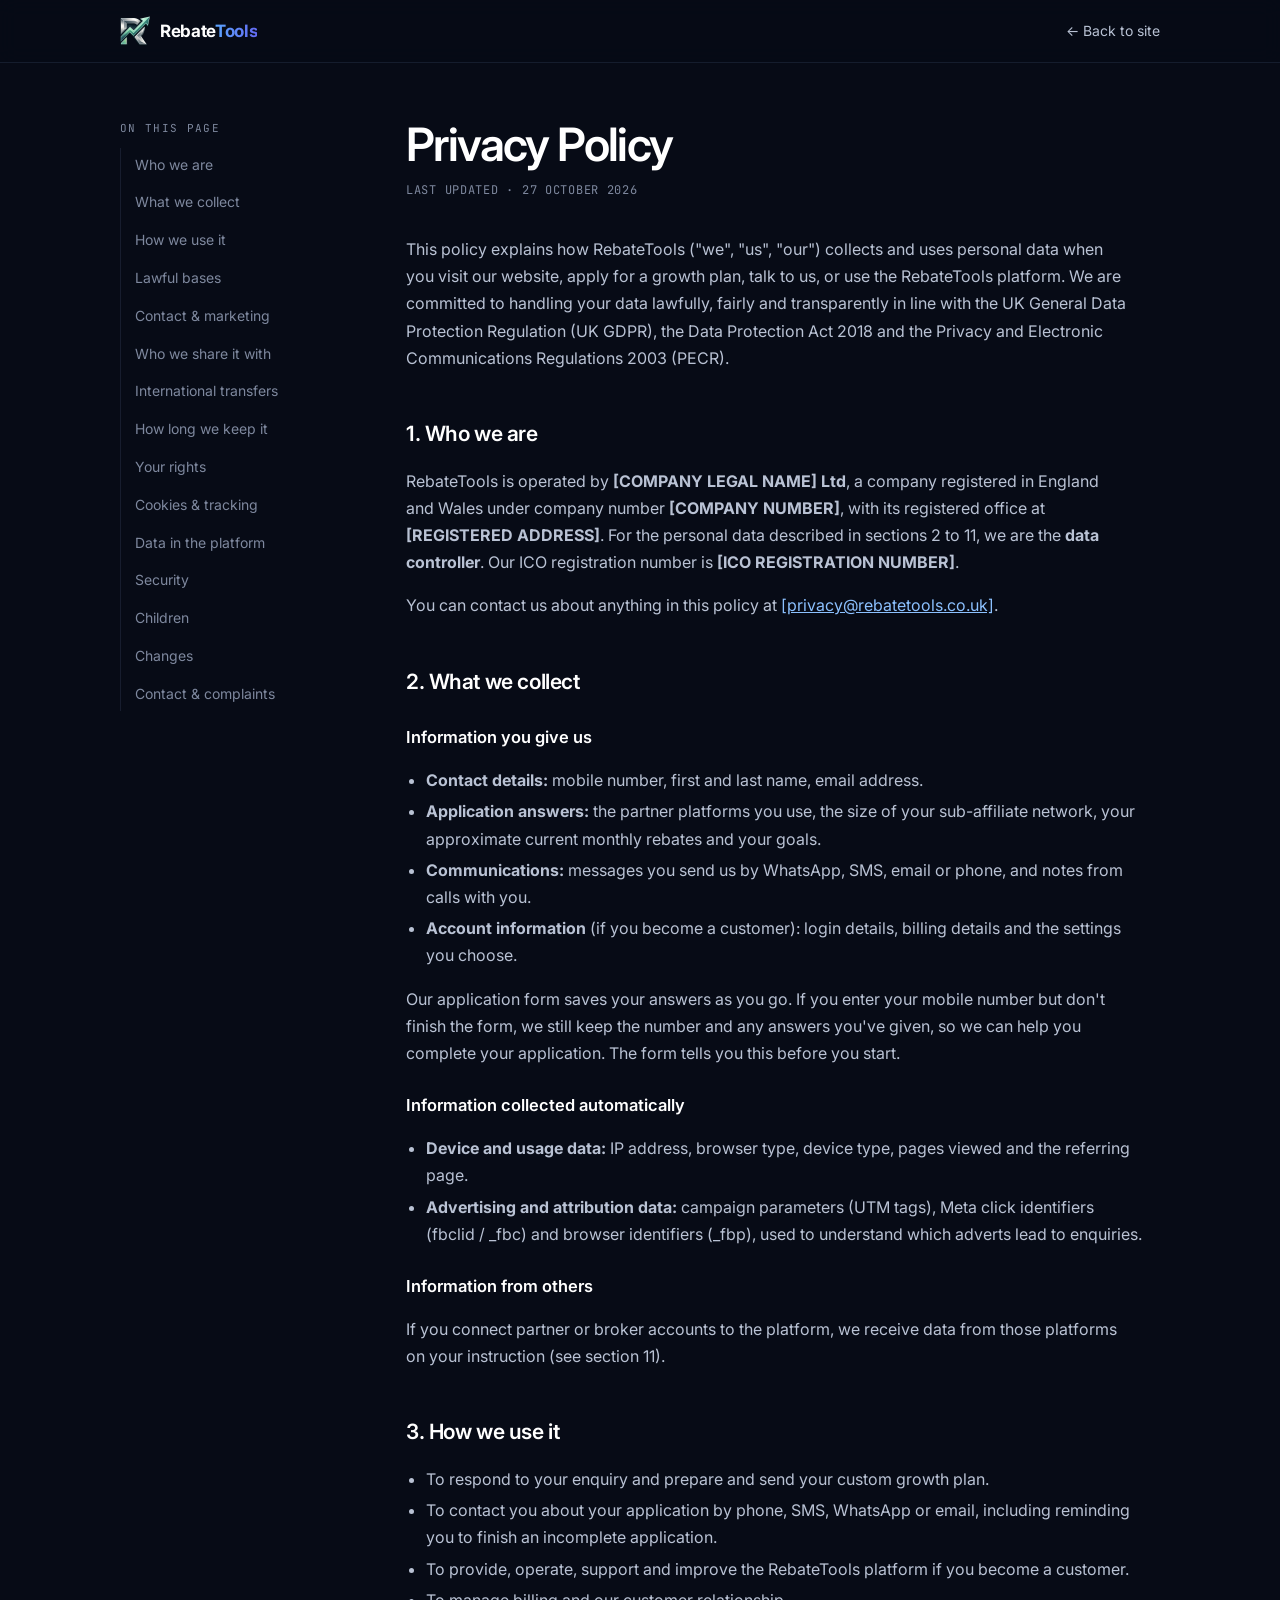
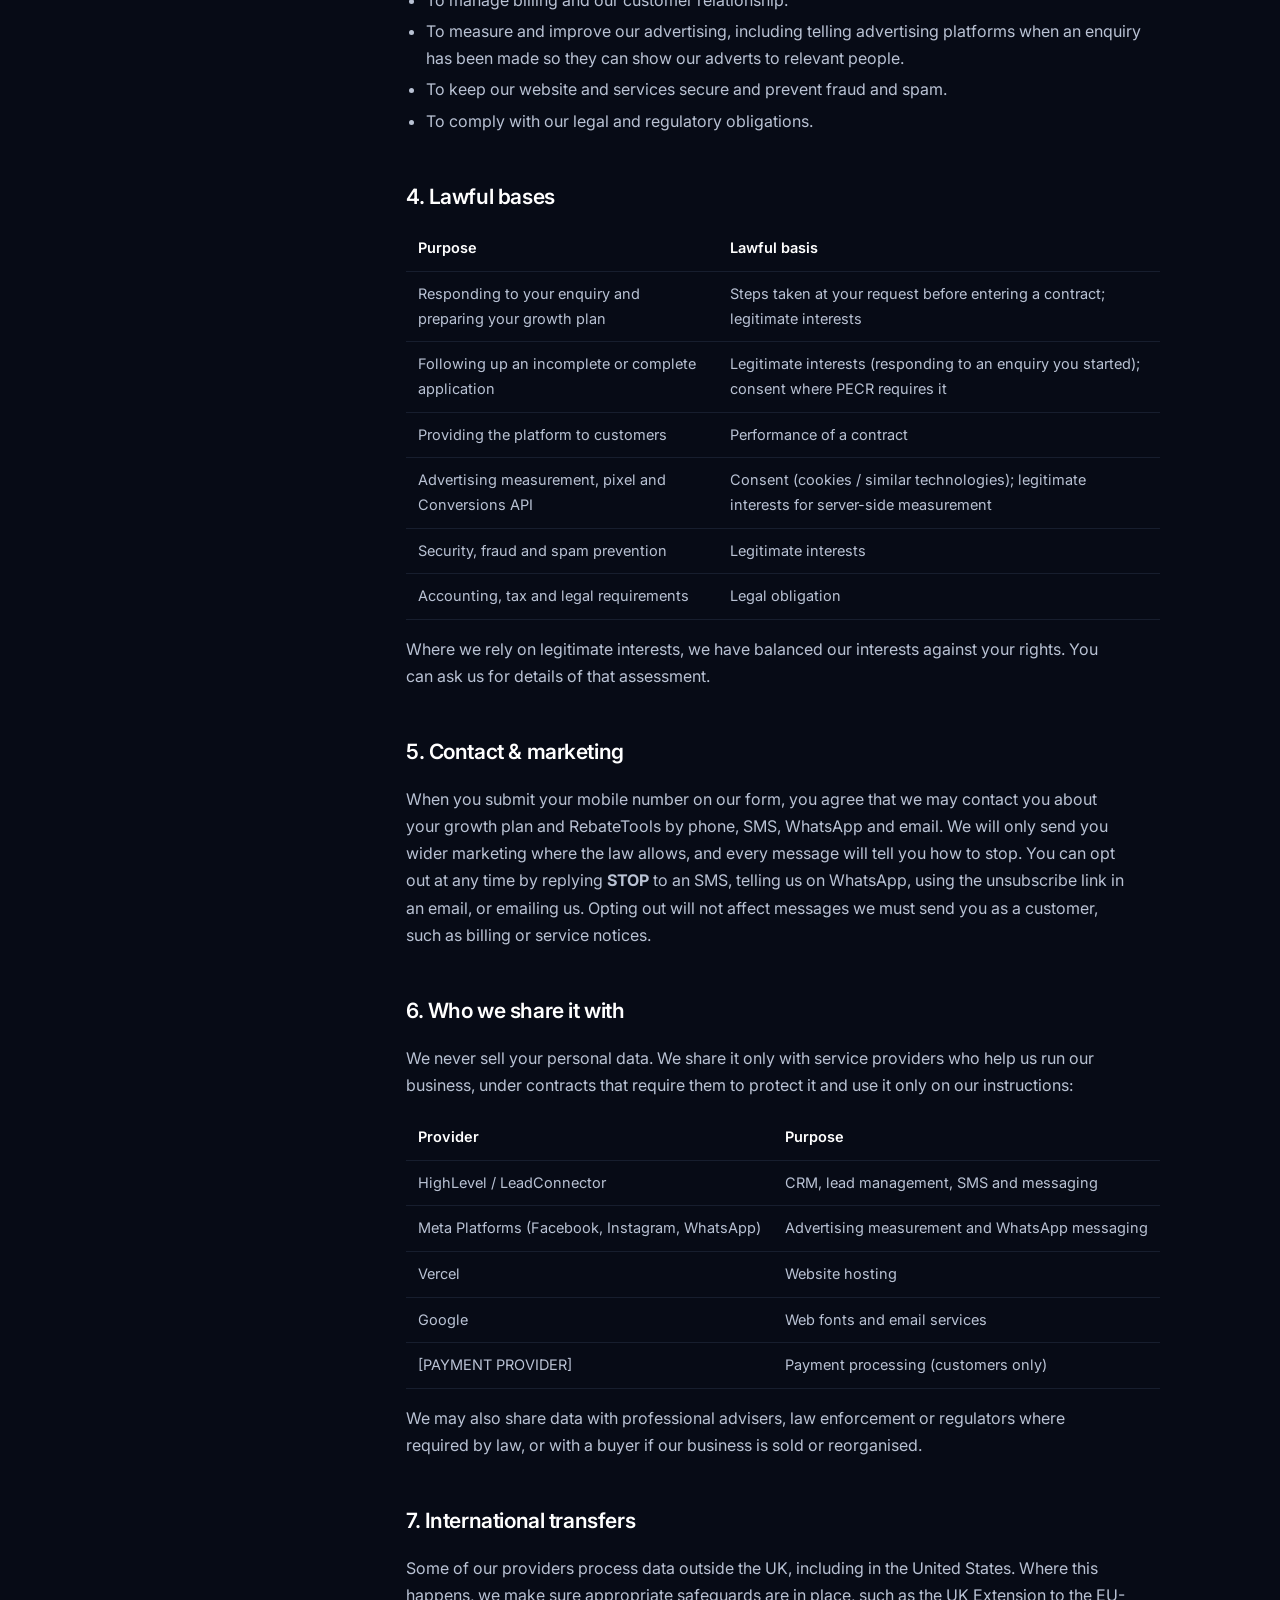
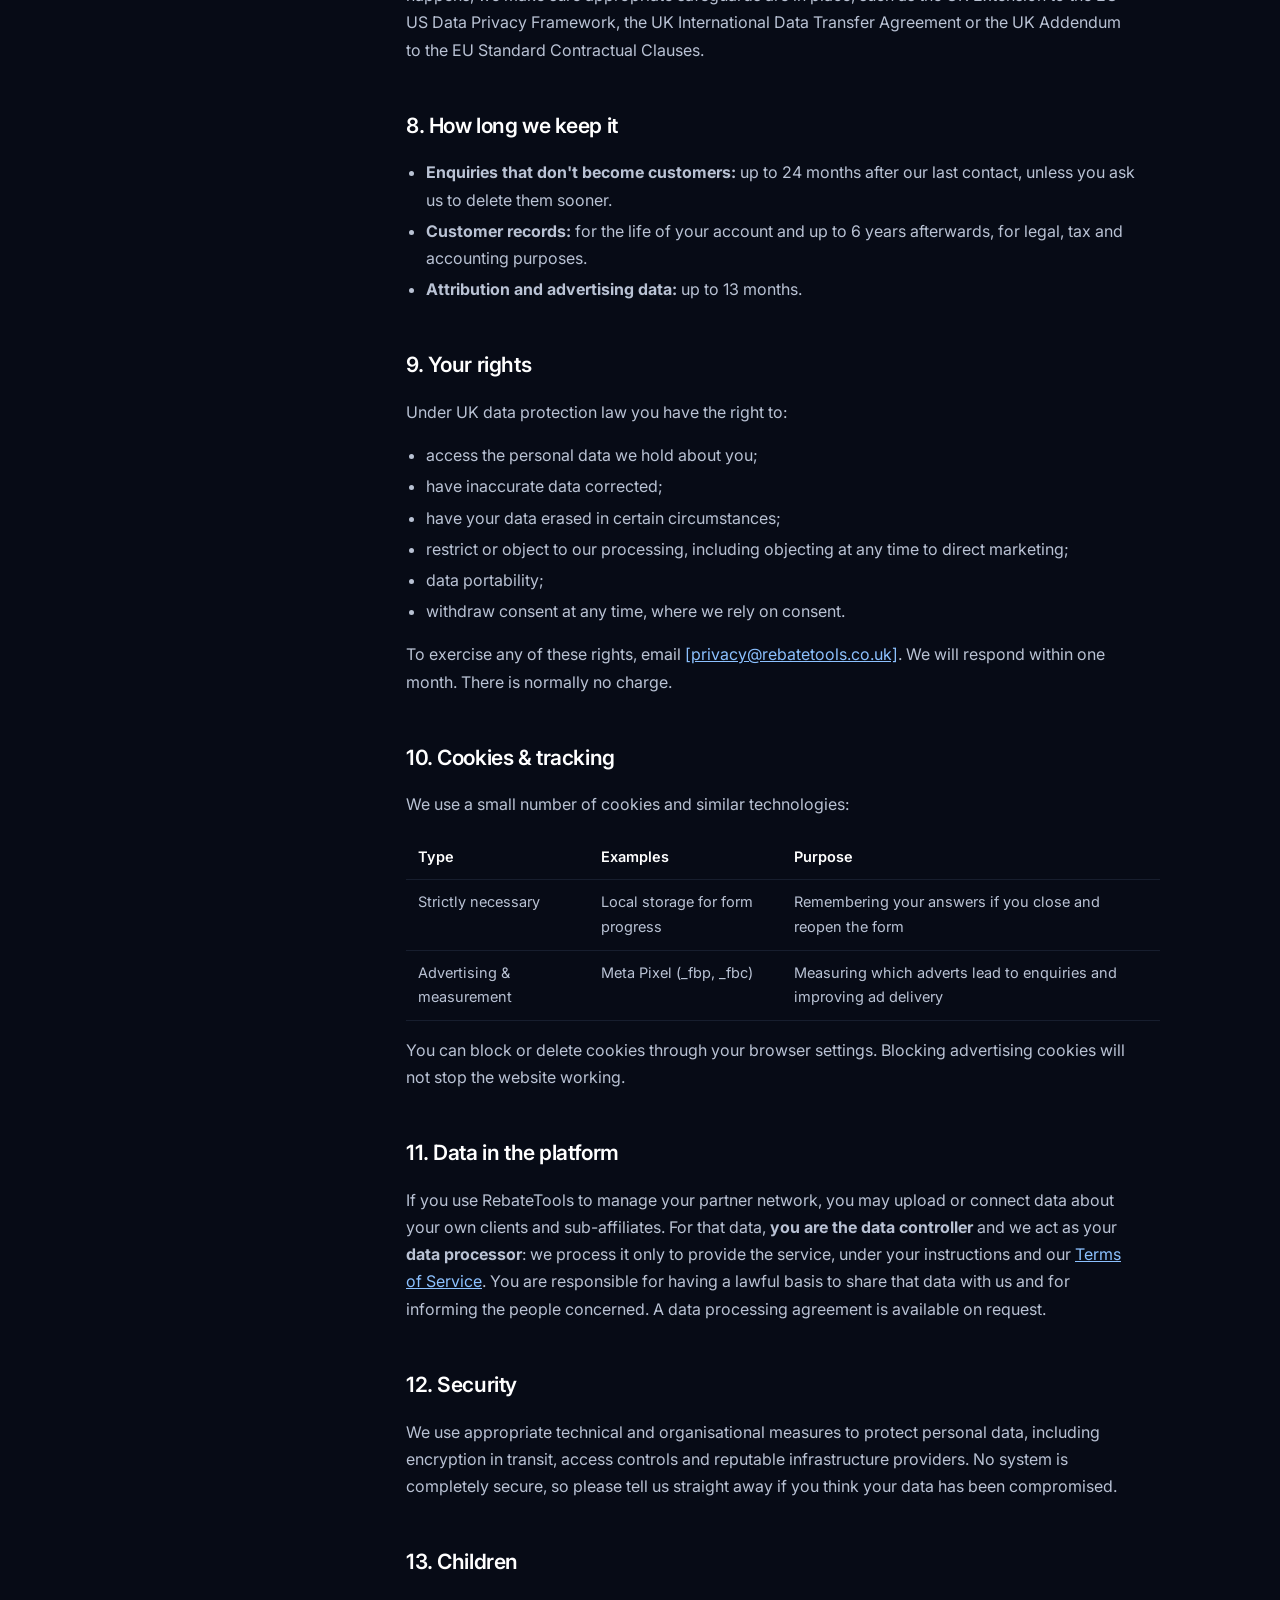
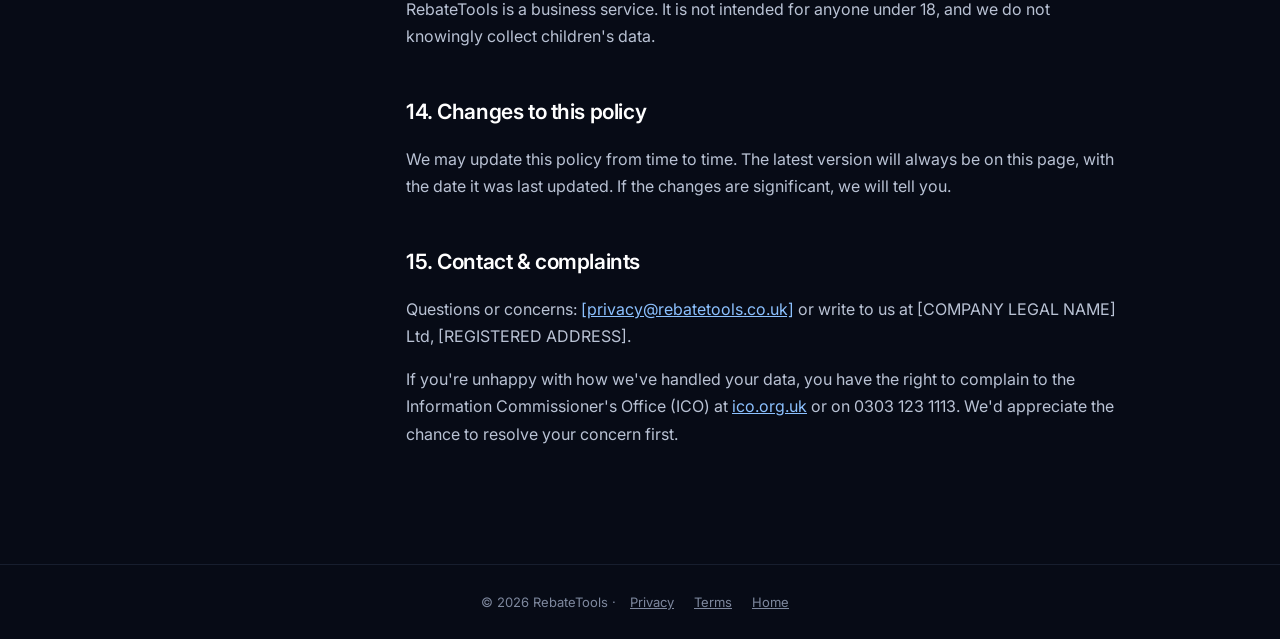
==== privacy/index.html @ 1939ae2a "Lead capture to GoHighLevel: phone-first form, partial capture, /api/lead, privacy & terms pages Co-" ====
<!doctype html>
<html lang="en-GB">
<head>
<meta charset="utf-8">
<meta name="viewport" content="width=device-width, initial-scale=1">
<title>Privacy Policy — RebateTools</title>
<meta name="description" content="How RebateTools collects, uses and protects your personal data.">
<meta name="robots" content="index,follow">
<link rel="icon" type="image/png" href="/assets/favicon.png">
<link rel="preconnect" href="https://fonts.googleapis.com"><link rel="preconnect" href="https://fonts.gstatic.com" crossorigin>
<link href="https://fonts.googleapis.com/css2?family=Inter:wght@400;500;600;700&family=JetBrains+Mono:wght@400;500&display=swap" rel="stylesheet">
<style>
:root{--bg:#070b16;--fg:#f4f6fb;--fg-2:#b9c2d4;--fg-3:#7e889e;--line:rgba(140,160,220,.12);--blue:#5ba5ff;--grad:linear-gradient(92deg,#5ba5ff,#636af2)}
*{box-sizing:border-box}
body{margin:0;background:var(--bg);color:var(--fg-2);font-family:Inter,system-ui,sans-serif;font-size:16px;line-height:1.7;-webkit-font-smoothing:antialiased}
a{color:#8cc1ff}
.top{border-bottom:1px solid var(--line);background:rgba(7,11,22,.85);backdrop-filter:blur(10px);position:sticky;top:0;z-index:5}
.top div{max-width:1080px;margin:0 auto;padding:16px 20px;display:flex;justify-content:space-between;align-items:center}
.brand{display:flex;align-items:center;gap:10px;color:#fff;text-decoration:none;font-weight:700;font-size:17px;letter-spacing:-.02em}
.brand img{width:30px;height:30px}
.brand span{background:var(--grad);-webkit-background-clip:text;background-clip:text;color:transparent}
.back{font-size:14px;color:var(--fg-2);text-decoration:none}
.back:hover{color:#fff}
.wrap{max-width:1080px;margin:0 auto;padding:56px 20px 100px;display:grid;grid-template-columns:230px 1fr;gap:56px}
aside{position:sticky;top:90px;align-self:start;font-size:14px}
aside .k{font-family:"JetBrains Mono",monospace;font-size:11px;letter-spacing:.12em;text-transform:uppercase;color:var(--fg-3);margin-bottom:10px}
aside ol{list-style:none;margin:0;padding:0;border-left:1px solid var(--line)}
aside a{display:block;padding:5px 0 5px 14px;color:var(--fg-3);text-decoration:none}
aside a:hover{color:#fff}
h1{color:#fff;font-size:clamp(32px,4.4vw,46px);letter-spacing:-.035em;line-height:1.1;margin:0 0 10px;font-weight:600}
.meta{font-family:"JetBrains Mono",monospace;font-size:12px;color:var(--fg-3);letter-spacing:.06em;margin-bottom:36px}
h2{color:#fff;font-size:21px;letter-spacing:-.02em;margin:44px 0 12px;font-weight:600;scroll-margin-top:90px}
h3{color:#fff;font-size:16.5px;margin:24px 0 8px;font-weight:600}
p,li{max-width:72ch}
ul{padding-left:20px}
li{margin:4px 0}
table{width:100%;border-collapse:collapse;font-size:14.5px;margin:12px 0}
th,td{text-align:left;padding:10px 12px;border-bottom:1px solid var(--line);vertical-align:top}
th{color:#fff;font-weight:600}
.note{border:1px solid rgba(91,165,255,.3);background:rgba(91,165,255,.06);border-radius:10px;padding:14px 16px;font-size:14.5px}
footer{border-top:1px solid var(--line);padding:26px 20px;text-align:center;font-size:13px;color:var(--fg-3)}
footer a{color:var(--fg-3);margin:0 10px}
@media(max-width:820px){.wrap{grid-template-columns:1fr;gap:24px;padding-top:36px}aside{position:static}}
</style>
</head>
<body>
<header class="top"><div><a class="brand" href="/"><img src="/assets/rt-mark.webp" alt=""><b style="font-weight:700">Rebate<span>Tools</span></b></a><a class="back" href="/">← Back to site</a></div></header>
<!-- EDIT: replace every [BRACKETED] placeholder with your company's details before going live -->
<main class="wrap">
<aside><div class="k">On this page</div><ol><li><a href="#who">Who we are</a></li><li><a href="#collect">What we collect</a></li><li><a href="#use">How we use it</a></li><li><a href="#basis">Lawful bases</a></li><li><a href="#marketing">Contact & marketing</a></li><li><a href="#share">Who we share it with</a></li><li><a href="#transfers">International transfers</a></li><li><a href="#retention">How long we keep it</a></li><li><a href="#rights">Your rights</a></li><li><a href="#cookies">Cookies & tracking</a></li><li><a href="#platform">Data in the platform</a></li><li><a href="#security">Security</a></li><li><a href="#children">Children</a></li><li><a href="#changes">Changes</a></li><li><a href="#contact">Contact & complaints</a></li></ol></aside>
<article>
<h1>Privacy Policy</h1>
<div class="meta">LAST UPDATED · 27 OCTOBER 2026</div>

<p>This policy explains how RebateTools ("we", "us", "our") collects and uses personal data when you visit our website, apply for a growth plan, talk to us, or use the RebateTools platform. We are committed to handling your data lawfully, fairly and transparently in line with the UK General Data Protection Regulation (UK GDPR), the Data Protection Act 2018 and the Privacy and Electronic Communications Regulations 2003 (PECR).</p>

<h2 id="who">1. Who we are</h2>
<p>RebateTools is operated by <strong>[COMPANY LEGAL NAME] Ltd</strong>, a company registered in England and Wales under company number <strong>[COMPANY NUMBER]</strong>, with its registered office at <strong>[REGISTERED ADDRESS]</strong>. For the personal data described in sections 2 to 11, we are the <strong>data controller</strong>. Our ICO registration number is <strong>[ICO REGISTRATION NUMBER]</strong>.</p>
<p>You can contact us about anything in this policy at <a href="mailto:[privacy@rebatetools.co.uk]">[privacy@rebatetools.co.uk]</a>.</p>

<h2 id="collect">2. What we collect</h2>
<h3>Information you give us</h3>
<ul>
<li><strong>Contact details:</strong> mobile number, first and last name, email address.</li>
<li><strong>Application answers:</strong> the partner platforms you use, the size of your sub-affiliate network, your approximate current monthly rebates and your goals.</li>
<li><strong>Communications:</strong> messages you send us by WhatsApp, SMS, email or phone, and notes from calls with you.</li>
<li><strong>Account information</strong> (if you become a customer): login details, billing details and the settings you choose.</li>
</ul>
<p>Our application form saves your answers as you go. If you enter your mobile number but don't finish the form, we still keep the number and any answers you've given, so we can help you complete your application. The form tells you this before you start.</p>
<h3>Information collected automatically</h3>
<ul>
<li><strong>Device and usage data:</strong> IP address, browser type, device type, pages viewed and the referring page.</li>
<li><strong>Advertising and attribution data:</strong> campaign parameters (UTM tags), Meta click identifiers (fbclid / _fbc) and browser identifiers (_fbp), used to understand which adverts lead to enquiries.</li>
</ul>
<h3>Information from others</h3>
<p>If you connect partner or broker accounts to the platform, we receive data from those platforms on your instruction (see section 11).</p>

<h2 id="use">3. How we use it</h2>
<ul>
<li>To respond to your enquiry and prepare and send your custom growth plan.</li>
<li>To contact you about your application by phone, SMS, WhatsApp or email, including reminding you to finish an incomplete application.</li>
<li>To provide, operate, support and improve the RebateTools platform if you become a customer.</li>
<li>To manage billing and our customer relationship.</li>
<li>To measure and improve our advertising, including telling advertising platforms when an enquiry has been made so they can show our adverts to relevant people.</li>
<li>To keep our website and services secure and prevent fraud and spam.</li>
<li>To comply with our legal and regulatory obligations.</li>
</ul>

<h2 id="basis">4. Lawful bases</h2>
<table>
<tr><th>Purpose</th><th>Lawful basis</th></tr>
<tr><td>Responding to your enquiry and preparing your growth plan</td><td>Steps taken at your request before entering a contract; legitimate interests</td></tr>
<tr><td>Following up an incomplete or complete application</td><td>Legitimate interests (responding to an enquiry you started); consent where PECR requires it</td></tr>
<tr><td>Providing the platform to customers</td><td>Performance of a contract</td></tr>
<tr><td>Advertising measurement, pixel and Conversions API</td><td>Consent (cookies / similar technologies); legitimate interests for server-side measurement</td></tr>
<tr><td>Security, fraud and spam prevention</td><td>Legitimate interests</td></tr>
<tr><td>Accounting, tax and legal requirements</td><td>Legal obligation</td></tr>
</table>
<p>Where we rely on legitimate interests, we have balanced our interests against your rights. You can ask us for details of that assessment.</p>

<h2 id="marketing">5. Contact &amp; marketing</h2>
<p>When you submit your mobile number on our form, you agree that we may contact you about your growth plan and RebateTools by phone, SMS, WhatsApp and email. We will only send you wider marketing where the law allows, and every message will tell you how to stop. You can opt out at any time by replying <strong>STOP</strong> to an SMS, telling us on WhatsApp, using the unsubscribe link in an email, or emailing us. Opting out will not affect messages we must send you as a customer, such as billing or service notices.</p>

<h2 id="share">6. Who we share it with</h2>
<p>We never sell your personal data. We share it only with service providers who help us run our business, under contracts that require them to protect it and use it only on our instructions:</p>
<table>
<tr><th>Provider</th><th>Purpose</th></tr>
<tr><td>HighLevel / LeadConnector</td><td>CRM, lead management, SMS and messaging</td></tr>
<tr><td>Meta Platforms (Facebook, Instagram, WhatsApp)</td><td>Advertising measurement and WhatsApp messaging</td></tr>
<tr><td>Vercel</td><td>Website hosting</td></tr>
<tr><td>Google</td><td>Web fonts and email services</td></tr>
<tr><td>[PAYMENT PROVIDER]</td><td>Payment processing (customers only)</td></tr>
</table>
<p>We may also share data with professional advisers, law enforcement or regulators where required by law, or with a buyer if our business is sold or reorganised.</p>

<h2 id="transfers">7. International transfers</h2>
<p>Some of our providers process data outside the UK, including in the United States. Where this happens, we make sure appropriate safeguards are in place, such as the UK Extension to the EU-US Data Privacy Framework, the UK International Data Transfer Agreement or the UK Addendum to the EU Standard Contractual Clauses.</p>

<h2 id="retention">8. How long we keep it</h2>
<ul>
<li><strong>Enquiries that don't become customers:</strong> up to 24 months after our last contact, unless you ask us to delete them sooner.</li>
<li><strong>Customer records:</strong> for the life of your account and up to 6 years afterwards, for legal, tax and accounting purposes.</li>
<li><strong>Attribution and advertising data:</strong> up to 13 months.</li>
</ul>

<h2 id="rights">9. Your rights</h2>
<p>Under UK data protection law you have the right to:</p>
<ul>
<li>access the personal data we hold about you;</li>
<li>have inaccurate data corrected;</li>
<li>have your data erased in certain circumstances;</li>
<li>restrict or object to our processing, including objecting at any time to direct marketing;</li>
<li>data portability;</li>
<li>withdraw consent at any time, where we rely on consent.</li>
</ul>
<p>To exercise any of these rights, email <a href="mailto:[privacy@rebatetools.co.uk]">[privacy@rebatetools.co.uk]</a>. We will respond within one month. There is normally no charge.</p>

<h2 id="cookies">10. Cookies &amp; tracking</h2>
<p>We use a small number of cookies and similar technologies:</p>
<table>
<tr><th>Type</th><th>Examples</th><th>Purpose</th></tr>
<tr><td>Strictly necessary</td><td>Local storage for form progress</td><td>Remembering your answers if you close and reopen the form</td></tr>
<tr><td>Advertising &amp; measurement</td><td>Meta Pixel (_fbp, _fbc)</td><td>Measuring which adverts lead to enquiries and improving ad delivery</td></tr>
</table>
<p>You can block or delete cookies through your browser settings. Blocking advertising cookies will not stop the website working.</p>

<h2 id="platform">11. Data in the platform</h2>
<p>If you use RebateTools to manage your partner network, you may upload or connect data about your own clients and sub-affiliates. For that data, <strong>you are the data controller</strong> and we act as your <strong>data processor</strong>: we process it only to provide the service, under your instructions and our <a href="/terms/">Terms of Service</a>. You are responsible for having a lawful basis to share that data with us and for informing the people concerned. A data processing agreement is available on request.</p>

<h2 id="security">12. Security</h2>
<p>We use appropriate technical and organisational measures to protect personal data, including encryption in transit, access controls and reputable infrastructure providers. No system is completely secure, so please tell us straight away if you think your data has been compromised.</p>

<h2 id="children">13. Children</h2>
<p>RebateTools is a business service. It is not intended for anyone under 18, and we do not knowingly collect children's data.</p>

<h2 id="changes">14. Changes to this policy</h2>
<p>We may update this policy from time to time. The latest version will always be on this page, with the date it was last updated. If the changes are significant, we will tell you.</p>

<h2 id="contact">15. Contact &amp; complaints</h2>
<p>Questions or concerns: <a href="mailto:[privacy@rebatetools.co.uk]">[privacy@rebatetools.co.uk]</a> or write to us at [COMPANY LEGAL NAME] Ltd, [REGISTERED ADDRESS].</p>
<p>If you're unhappy with how we've handled your data, you have the right to complain to the Information Commissioner's Office (ICO) at <a href="https://ico.org.uk/make-a-complaint/" rel="noopener">ico.org.uk</a> or on 0303 123 1113. We'd appreciate the chance to resolve your concern first.</p>

</article>
</main>
<footer>© 2026 RebateTools · <a href="/privacy/">Privacy</a><a href="/terms/">Terms</a><a href="/">Home</a></footer>
</body>
</html>
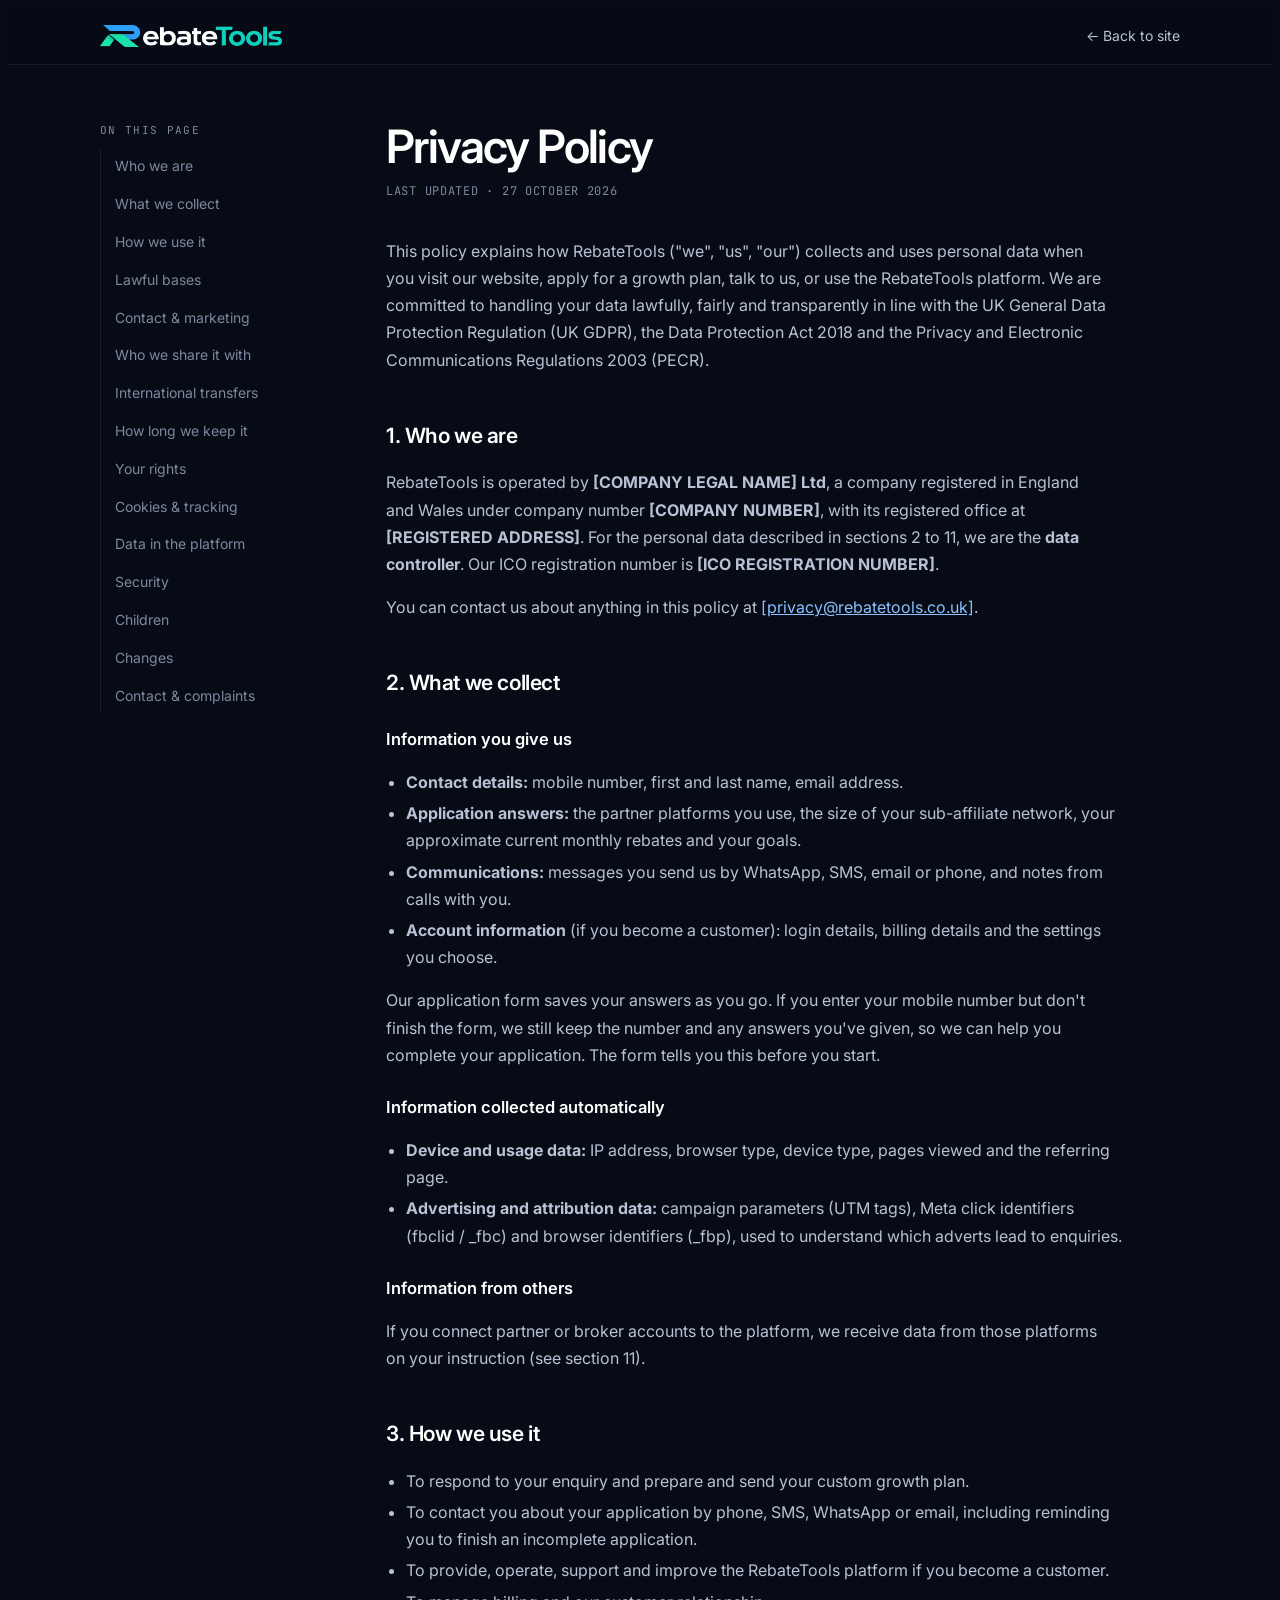
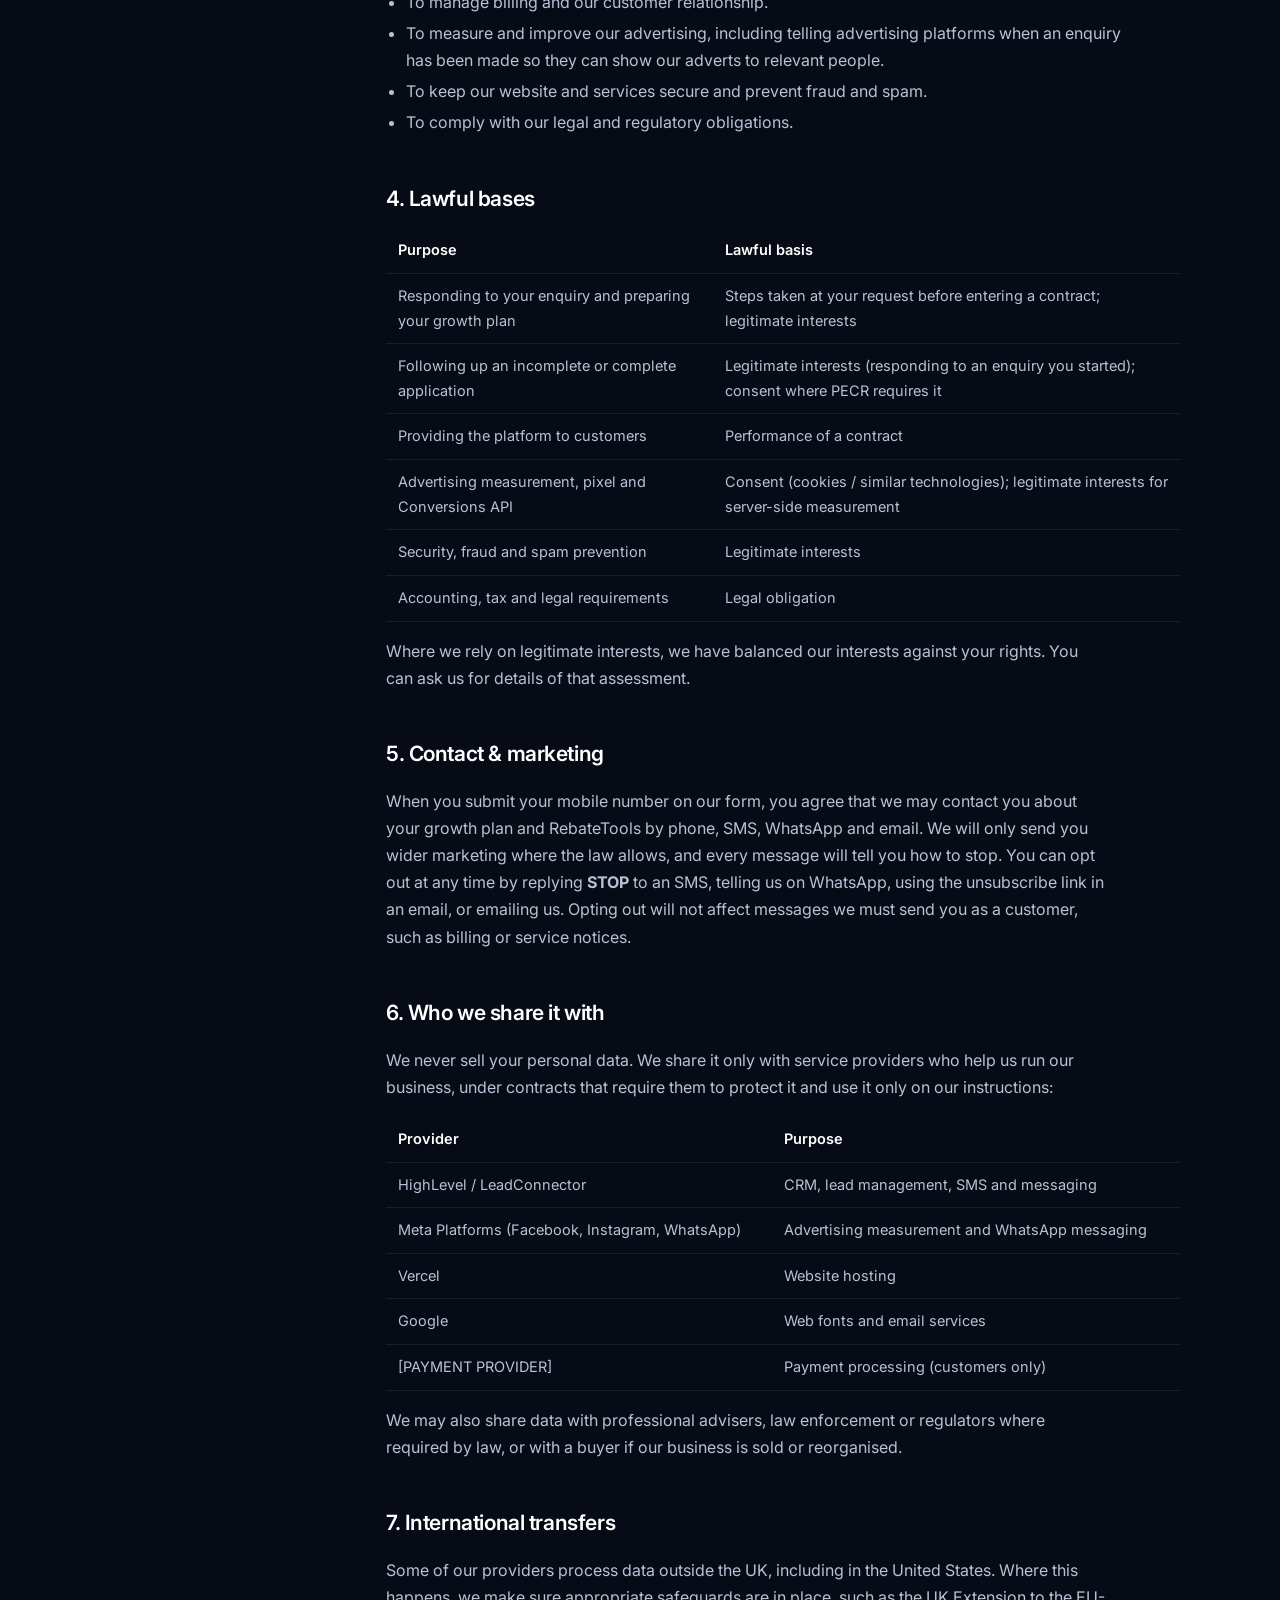
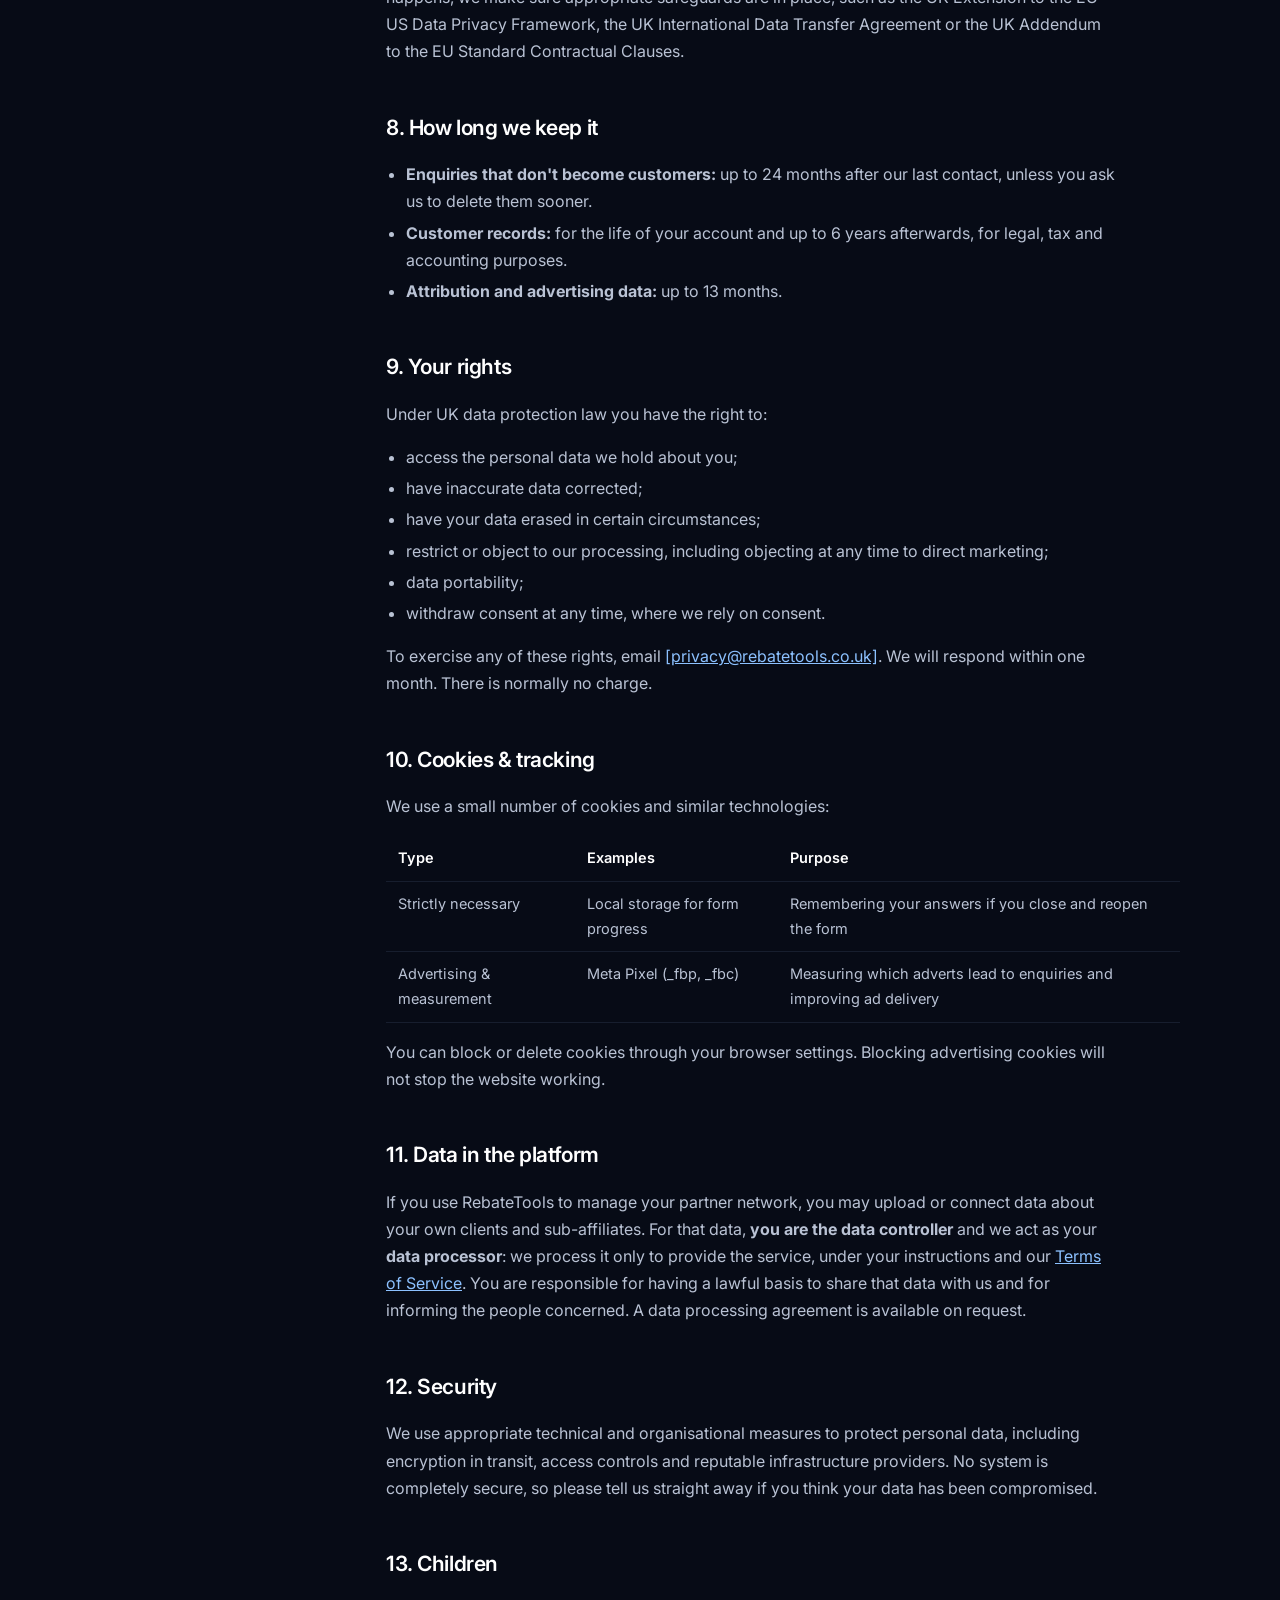
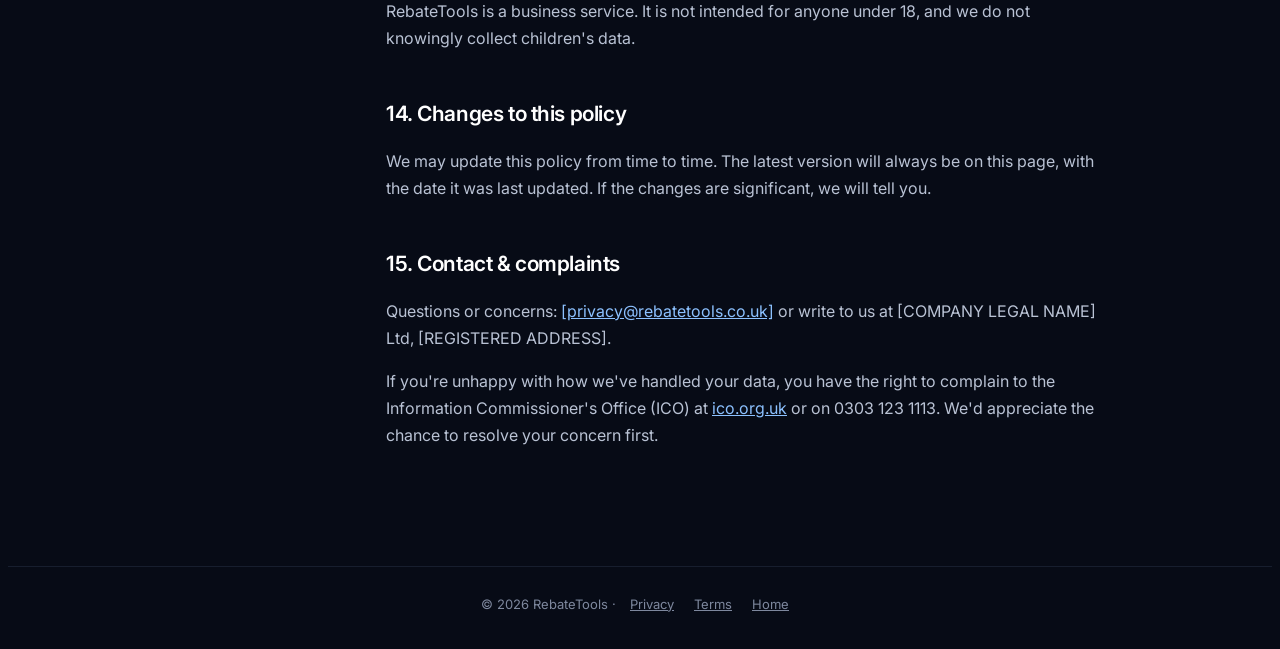
==== commit eb44f164: "New RebateTools logo, favicon and blue-teal brand gradient Co-Authored-By: Claude Opus 5.5 <noreply@" ====
--- a/privacy/index.html
+++ b/privacy/index.html
@@ -10,14 +10,13 @@
 <link rel="preconnect" href="https://fonts.googleapis.com"><link rel="preconnect" href="https://fonts.gstatic.com" crossorigin>
 <link href="https://fonts.googleapis.com/css2?family=Inter:wght@400;500;600;700&family=JetBrains+Mono:wght@400;500&display=swap" rel="stylesheet">
 <style>
-:root{--bg:#070b16;--fg:#f4f6fb;--fg-2:#b9c2d4;--fg-3:#7e889e;--line:rgba(140,160,220,.12);--blue:#5ba5ff;--grad:linear-gradient(92deg,#5ba5ff,#636af2)}
-*{box-sizing:border-box}
-body{margin:0;background:var(--bg);color:var(--fg-2);font-family:Inter,system-ui,sans-serif;font-size:16px;line-height:1.7;-webkit-font-smoothing:antialiased}
+:root{--bg:#070b16;--fg:#f4f6fb;--fg-2:#b9c2d4;--fg-3:#7e889e;--line:rgba(140,160,220,.12);--blue:#5ba5ff;--grad:linear-gradient(92deg,#2a95f0 0%,#00cdb4 100%);background:var(--bg);color:var(--fg-2);font-family:Inter,system-ui,sans-serif;font-size:16px;line-height:1.7;-webkit-font-smoothing:antialiased}
 a{color:#8cc1ff}
 .top{border-bottom:1px solid var(--line);background:rgba(7,11,22,.85);backdrop-filter:blur(10px);position:sticky;top:0;z-index:5}
 .top div{max-width:1080px;margin:0 auto;padding:16px 20px;display:flex;justify-content:space-between;align-items:center}
 .brand{display:flex;align-items:center;gap:10px;color:#fff;text-decoration:none;font-weight:700;font-size:17px;letter-spacing:-.02em}
 .brand img{width:30px;height:30px}
+.brand img.logo{width:auto;height:22px}
 .brand span{background:var(--grad);-webkit-background-clip:text;background-clip:text;color:transparent}
 .back{font-size:14px;color:var(--fg-2);text-decoration:none}
 .back:hover{color:#fff}
@@ -44,7 +43,7 @@
 </style>
 </head>
 <body>
-<header class="top"><div><a class="brand" href="/"><img src="/assets/rt-mark.webp" alt=""><b style="font-weight:700">Rebate<span>Tools</span></b></a><a class="back" href="/">← Back to site</a></div></header>
+<header class="top"><div><a class="brand" href="/"><img class="logo" src="/assets/rt-logo.webp" alt="RebateTools"></a><a class="back" href="/">← Back to site</a></div></header>
 <!-- EDIT: replace every [BRACKETED] placeholder with your company's details before going live -->
 <main class="wrap">
 <aside><div class="k">On this page</div><ol><li><a href="#who">Who we are</a></li><li><a href="#collect">What we collect</a></li><li><a href="#use">How we use it</a></li><li><a href="#basis">Lawful bases</a></li><li><a href="#marketing">Contact & marketing</a></li><li><a href="#share">Who we share it with</a></li><li><a href="#transfers">International transfers</a></li><li><a href="#retention">How long we keep it</a></li><li><a href="#rights">Your rights</a></li><li><a href="#cookies">Cookies & tracking</a></li><li><a href="#platform">Data in the platform</a></li><li><a href="#security">Security</a></li><li><a href="#children">Children</a></li><li><a href="#changes">Changes</a></li><li><a href="#contact">Contact & complaints</a></li></ol></aside>
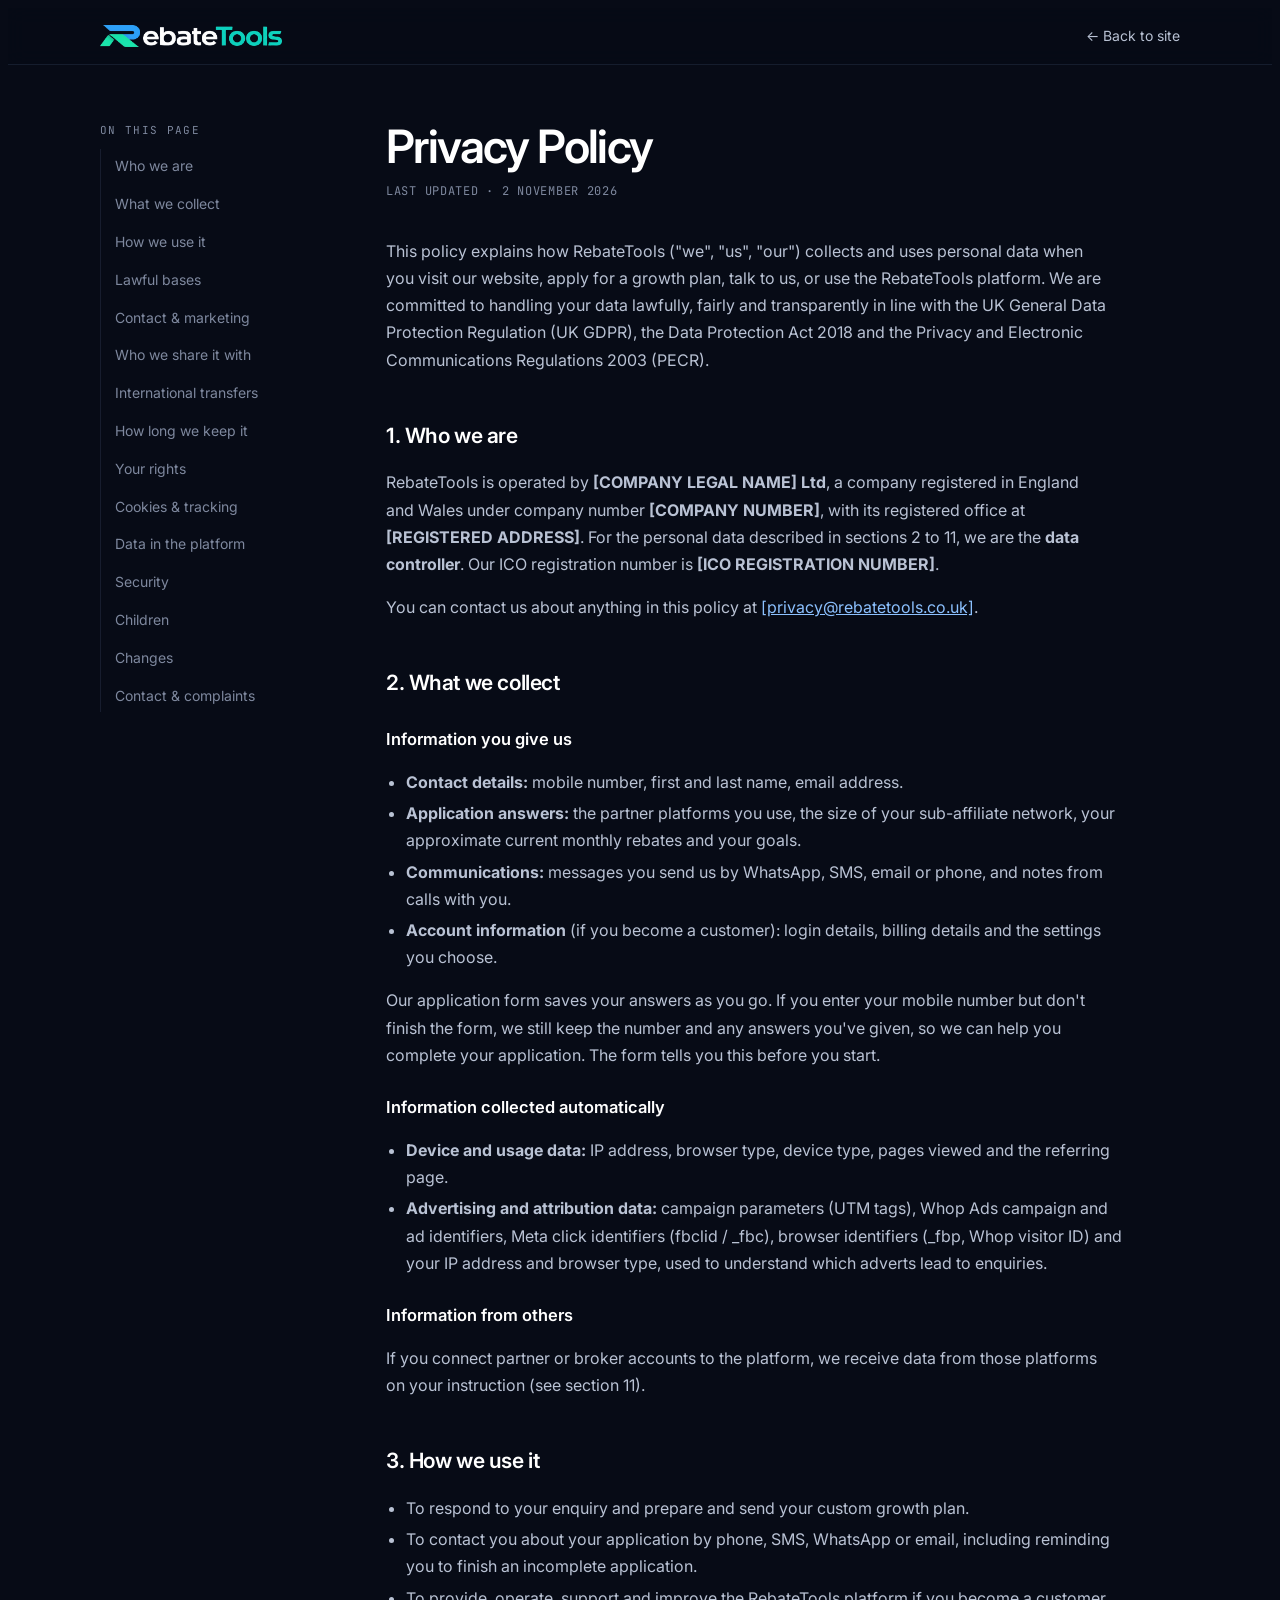
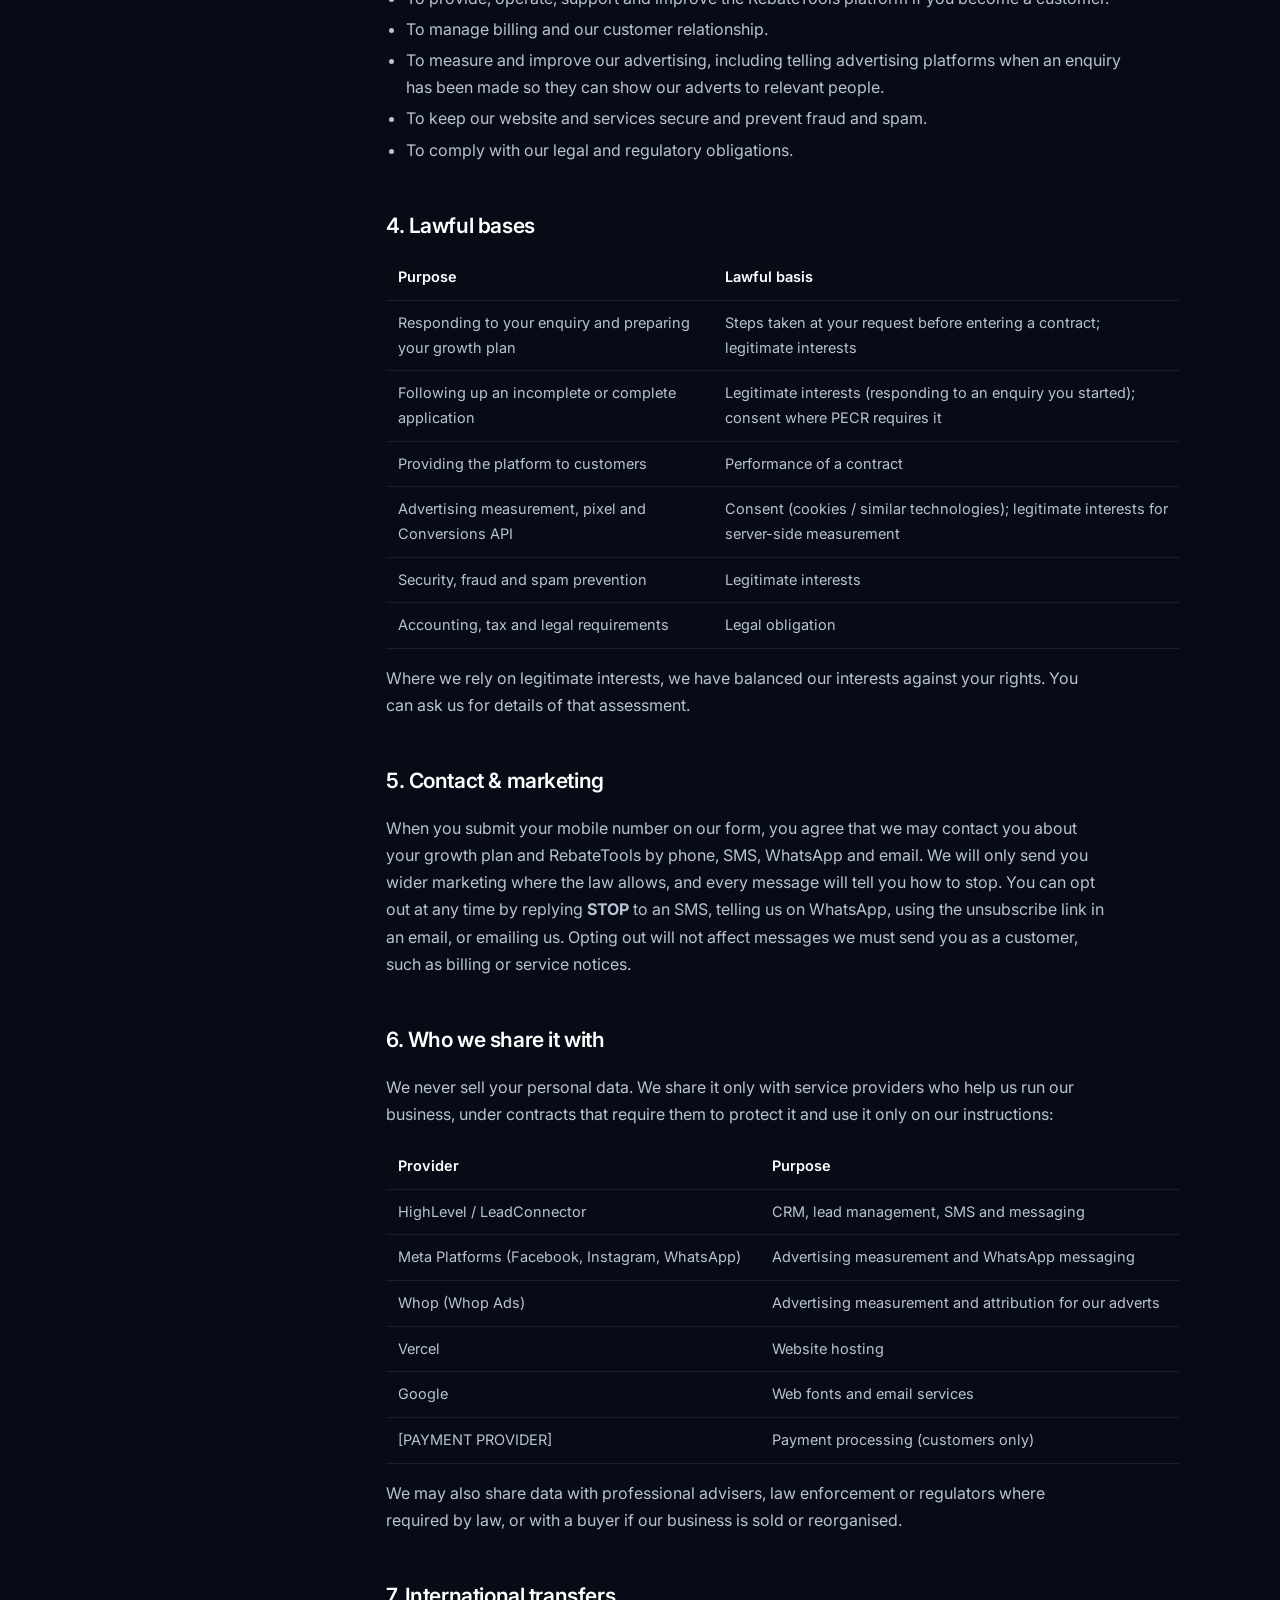
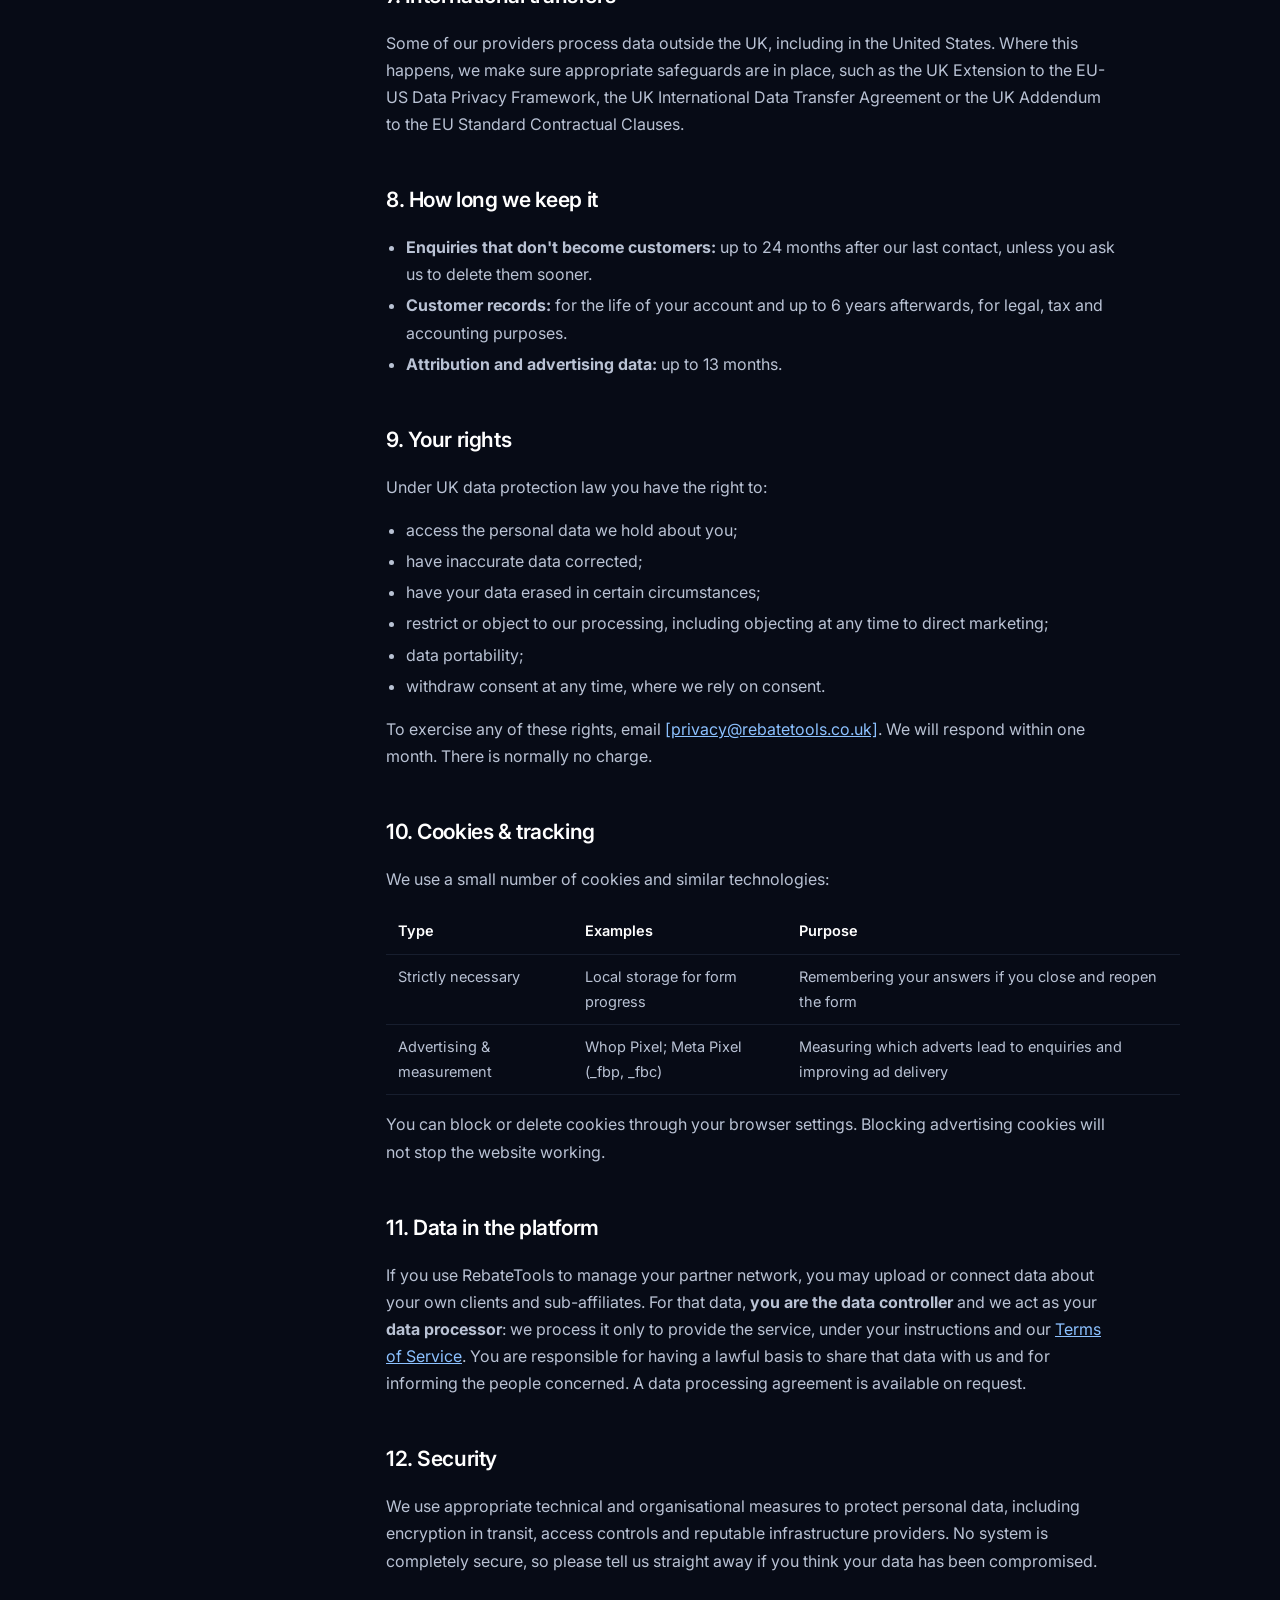
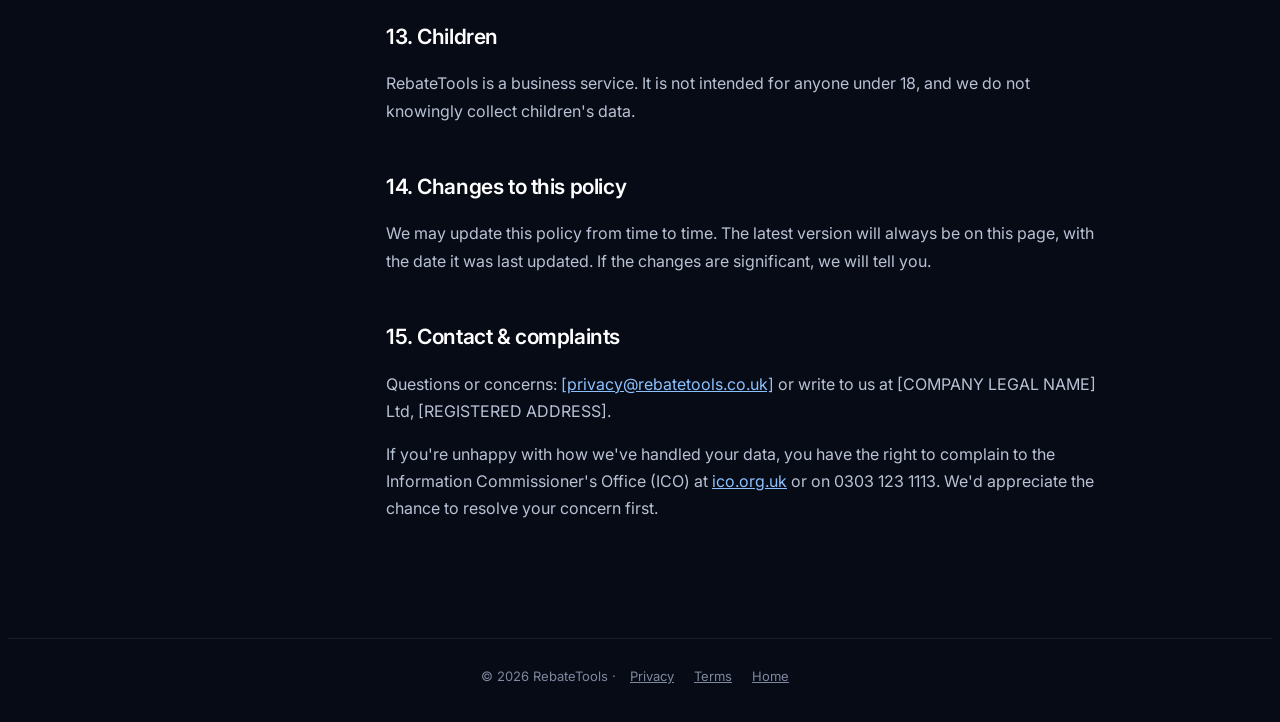
==== commit 3b673cf0: "Whop Ads tracking: pixel, server events, CRM-stage event endpoint, new attribution fields Co-Authore" ====
--- a/privacy/index.html
+++ b/privacy/index.html
@@ -49,7 +49,7 @@
 <aside><div class="k">On this page</div><ol><li><a href="#who">Who we are</a></li><li><a href="#collect">What we collect</a></li><li><a href="#use">How we use it</a></li><li><a href="#basis">Lawful bases</a></li><li><a href="#marketing">Contact & marketing</a></li><li><a href="#share">Who we share it with</a></li><li><a href="#transfers">International transfers</a></li><li><a href="#retention">How long we keep it</a></li><li><a href="#rights">Your rights</a></li><li><a href="#cookies">Cookies & tracking</a></li><li><a href="#platform">Data in the platform</a></li><li><a href="#security">Security</a></li><li><a href="#children">Children</a></li><li><a href="#changes">Changes</a></li><li><a href="#contact">Contact & complaints</a></li></ol></aside>
 <article>
 <h1>Privacy Policy</h1>
-<div class="meta">LAST UPDATED · 27 OCTOBER 2026</div>
+<div class="meta">LAST UPDATED · 2 NOVEMBER 2026</div>
 
 <p>This policy explains how RebateTools ("we", "us", "our") collects and uses personal data when you visit our website, apply for a growth plan, talk to us, or use the RebateTools platform. We are committed to handling your data lawfully, fairly and transparently in line with the UK General Data Protection Regulation (UK GDPR), the Data Protection Act 2018 and the Privacy and Electronic Communications Regulations 2003 (PECR).</p>
 
@@ -69,7 +69,7 @@
 <h3>Information collected automatically</h3>
 <ul>
 <li><strong>Device and usage data:</strong> IP address, browser type, device type, pages viewed and the referring page.</li>
-<li><strong>Advertising and attribution data:</strong> campaign parameters (UTM tags), Meta click identifiers (fbclid / _fbc) and browser identifiers (_fbp), used to understand which adverts lead to enquiries.</li>
+<li><strong>Advertising and attribution data:</strong> campaign parameters (UTM tags), Whop Ads campaign and ad identifiers, Meta click identifiers (fbclid / _fbc), browser identifiers (_fbp, Whop visitor ID) and your IP address and browser type, used to understand which adverts lead to enquiries.</li>
 </ul>
 <h3>Information from others</h3>
 <p>If you connect partner or broker accounts to the platform, we receive data from those platforms on your instruction (see section 11).</p>
@@ -106,6 +106,7 @@
 <tr><th>Provider</th><th>Purpose</th></tr>
 <tr><td>HighLevel / LeadConnector</td><td>CRM, lead management, SMS and messaging</td></tr>
 <tr><td>Meta Platforms (Facebook, Instagram, WhatsApp)</td><td>Advertising measurement and WhatsApp messaging</td></tr>
+<tr><td>Whop (Whop Ads)</td><td>Advertising measurement and attribution for our adverts</td></tr>
 <tr><td>Vercel</td><td>Website hosting</td></tr>
 <tr><td>Google</td><td>Web fonts and email services</td></tr>
 <tr><td>[PAYMENT PROVIDER]</td><td>Payment processing (customers only)</td></tr>
@@ -139,7 +140,7 @@
 <table>
 <tr><th>Type</th><th>Examples</th><th>Purpose</th></tr>
 <tr><td>Strictly necessary</td><td>Local storage for form progress</td><td>Remembering your answers if you close and reopen the form</td></tr>
-<tr><td>Advertising &amp; measurement</td><td>Meta Pixel (_fbp, _fbc)</td><td>Measuring which adverts lead to enquiries and improving ad delivery</td></tr>
+<tr><td>Advertising &amp; measurement</td><td>Whop Pixel; Meta Pixel (_fbp, _fbc)</td><td>Measuring which adverts lead to enquiries and improving ad delivery</td></tr>
 </table>
 <p>You can block or delete cookies through your browser settings. Blocking advertising cookies will not stop the website working.</p>
 
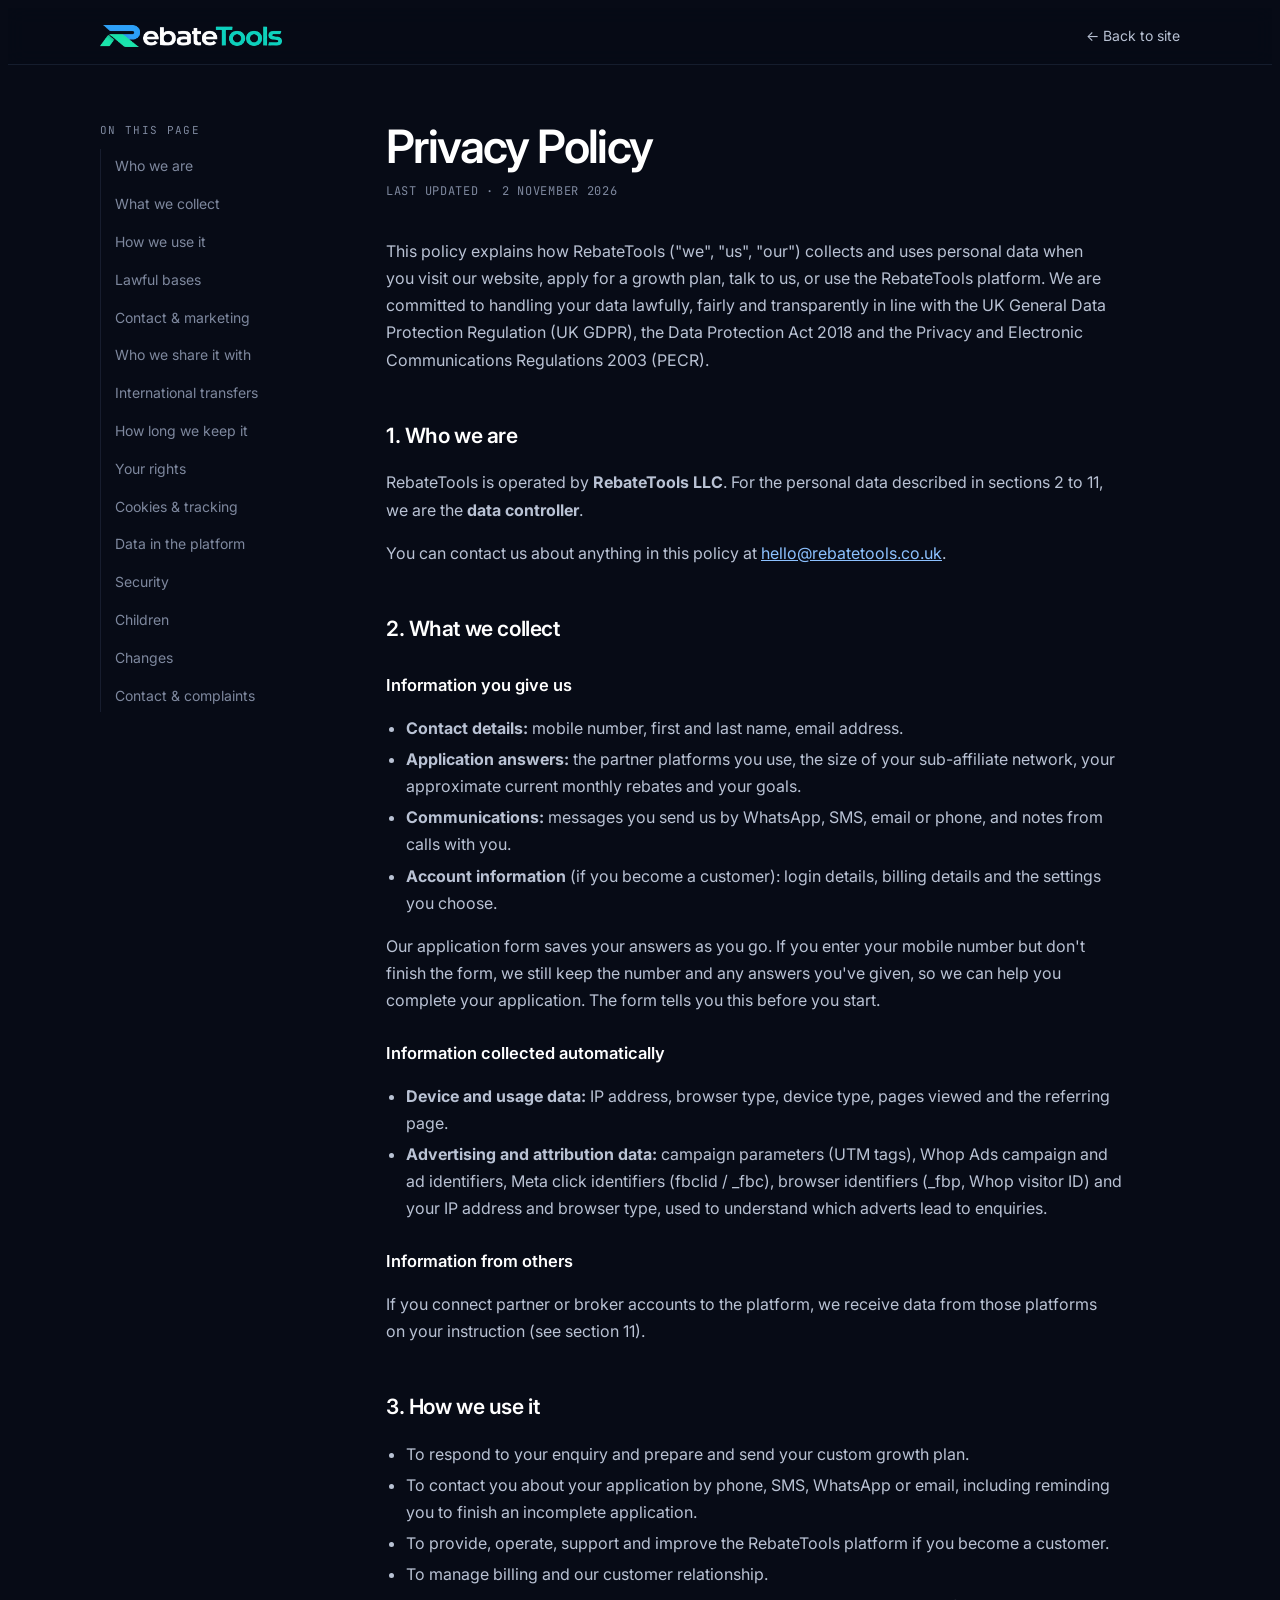
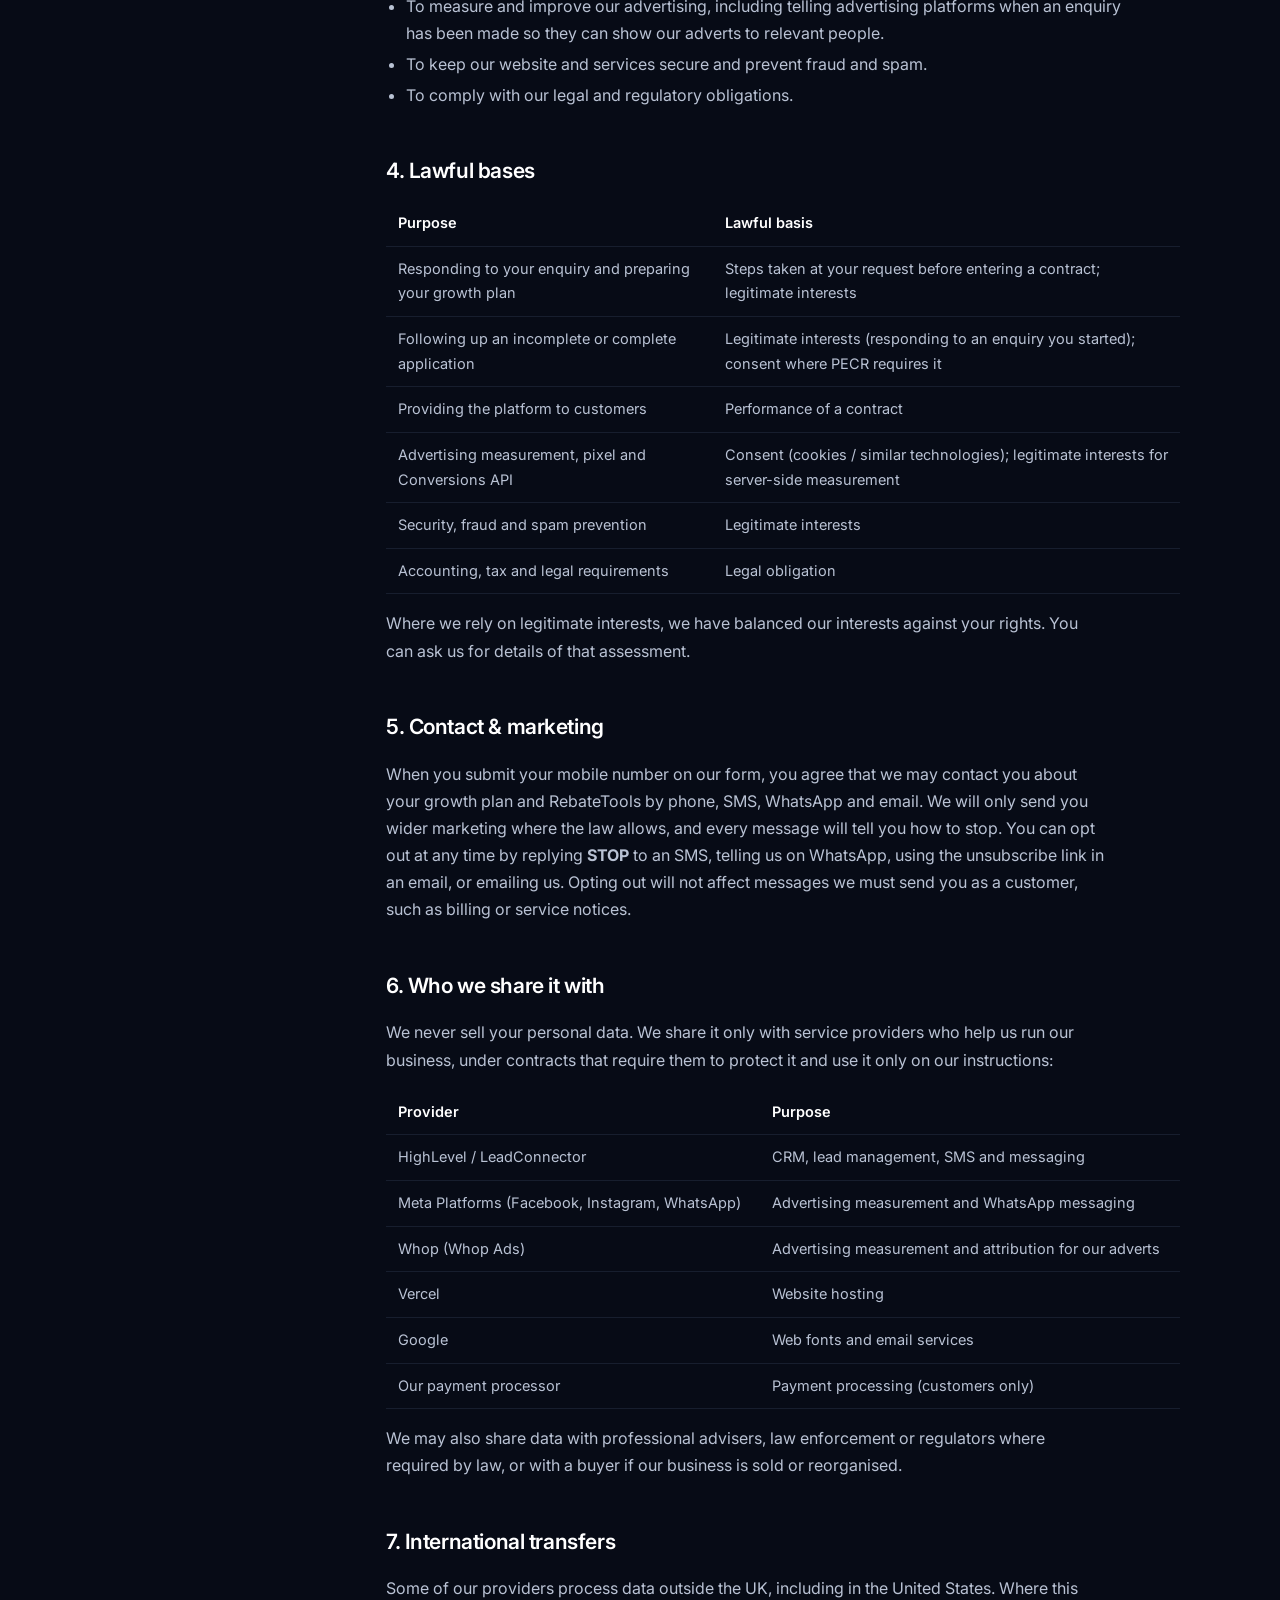
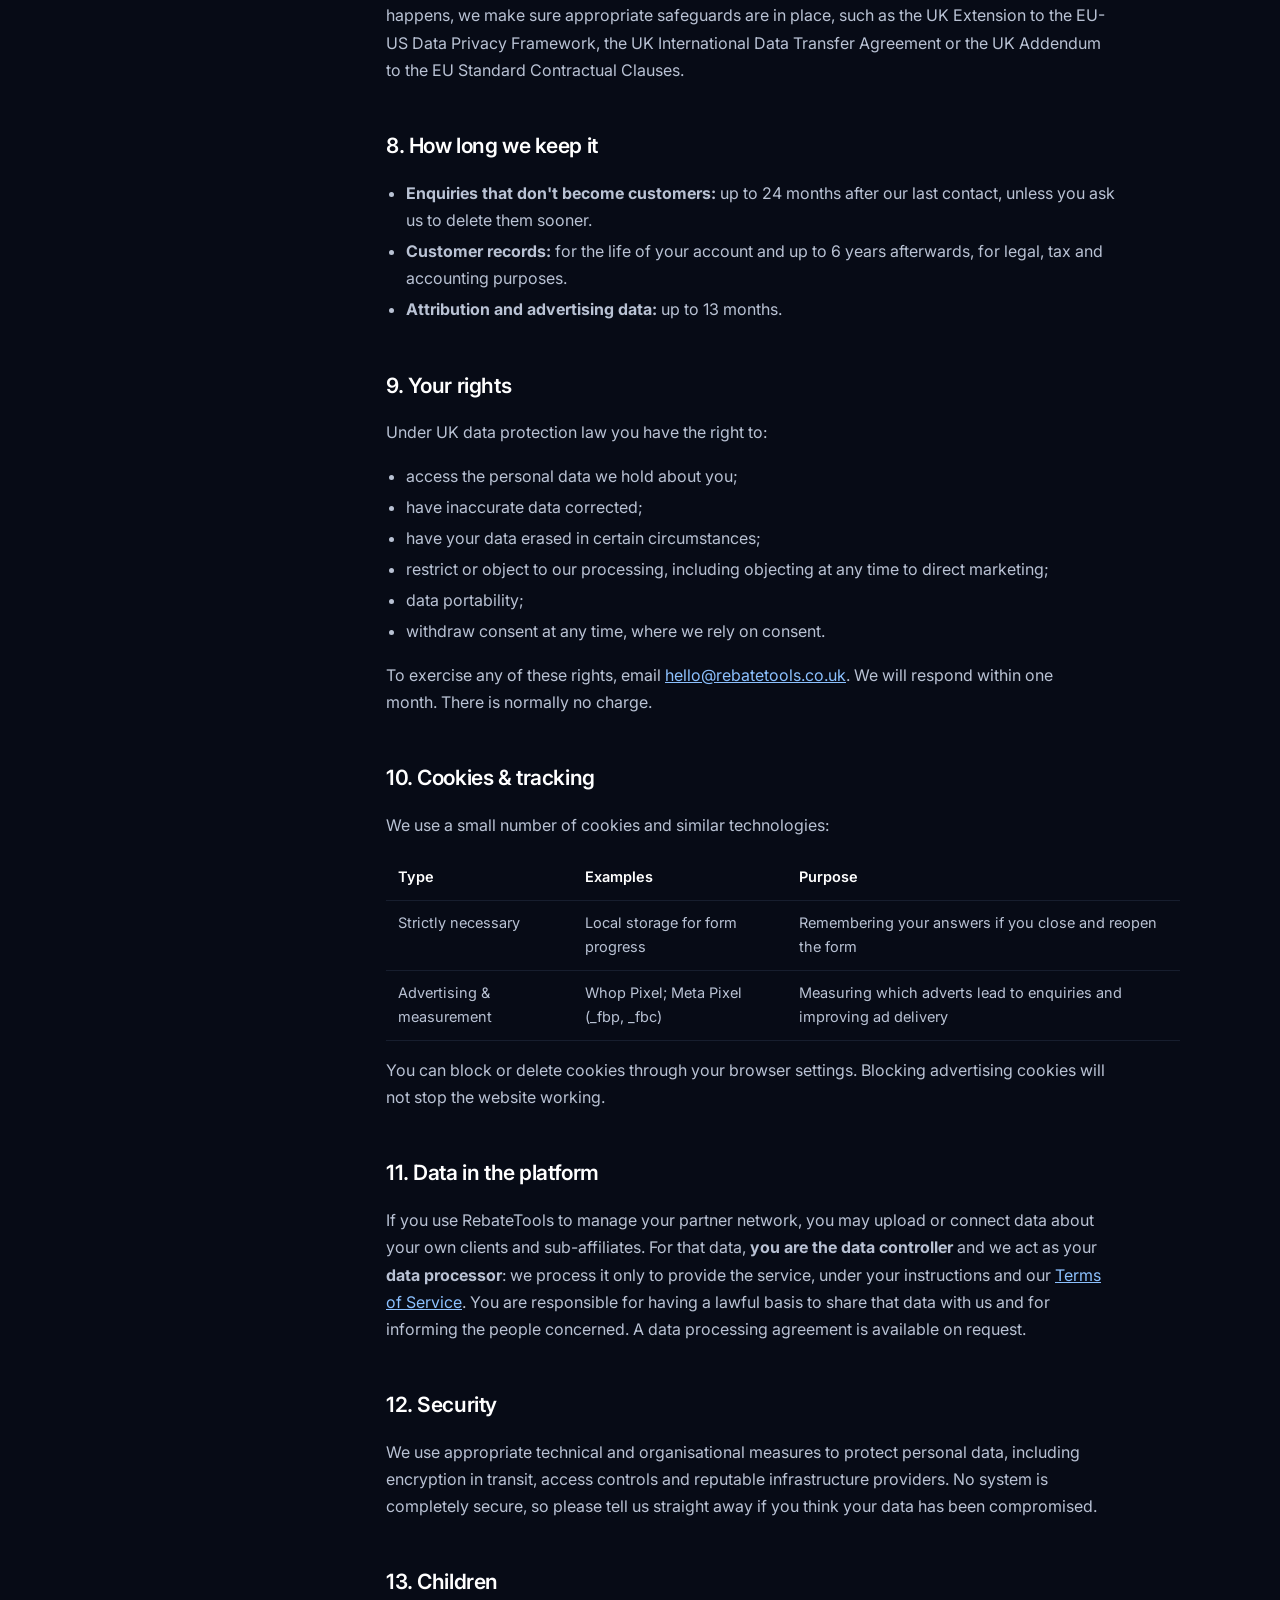
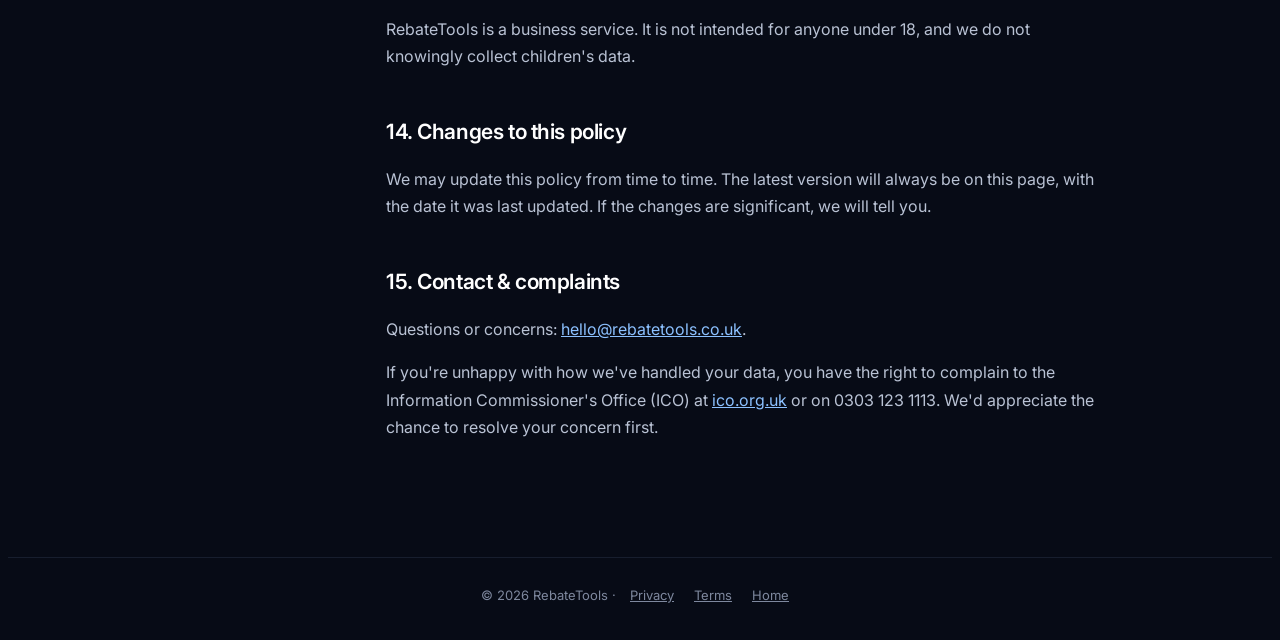
==== commit 3377c59c: "New WhatsApp number; RebateTools LLC on legal pages Co-Authored-By: Claude Opus 5.5 <noreply@anthrop" ====
--- a/privacy/index.html
+++ b/privacy/index.html
@@ -44,7 +44,6 @@
 </head>
 <body>
 <header class="top"><div><a class="brand" href="/"><img class="logo" src="/assets/rt-logo.webp" alt="RebateTools"></a><a class="back" href="/">← Back to site</a></div></header>
-<!-- EDIT: replace every [BRACKETED] placeholder with your company's details before going live -->
 <main class="wrap">
 <aside><div class="k">On this page</div><ol><li><a href="#who">Who we are</a></li><li><a href="#collect">What we collect</a></li><li><a href="#use">How we use it</a></li><li><a href="#basis">Lawful bases</a></li><li><a href="#marketing">Contact & marketing</a></li><li><a href="#share">Who we share it with</a></li><li><a href="#transfers">International transfers</a></li><li><a href="#retention">How long we keep it</a></li><li><a href="#rights">Your rights</a></li><li><a href="#cookies">Cookies & tracking</a></li><li><a href="#platform">Data in the platform</a></li><li><a href="#security">Security</a></li><li><a href="#children">Children</a></li><li><a href="#changes">Changes</a></li><li><a href="#contact">Contact & complaints</a></li></ol></aside>
 <article>
@@ -54,8 +53,8 @@
 <p>This policy explains how RebateTools ("we", "us", "our") collects and uses personal data when you visit our website, apply for a growth plan, talk to us, or use the RebateTools platform. We are committed to handling your data lawfully, fairly and transparently in line with the UK General Data Protection Regulation (UK GDPR), the Data Protection Act 2018 and the Privacy and Electronic Communications Regulations 2003 (PECR).</p>
 
 <h2 id="who">1. Who we are</h2>
-<p>RebateTools is operated by <strong>[COMPANY LEGAL NAME] Ltd</strong>, a company registered in England and Wales under company number <strong>[COMPANY NUMBER]</strong>, with its registered office at <strong>[REGISTERED ADDRESS]</strong>. For the personal data described in sections 2 to 11, we are the <strong>data controller</strong>. Our ICO registration number is <strong>[ICO REGISTRATION NUMBER]</strong>.</p>
-<p>You can contact us about anything in this policy at <a href="mailto:[privacy@rebatetools.co.uk]">[privacy@rebatetools.co.uk]</a>.</p>
+<p>RebateTools is operated by <strong>RebateTools LLC</strong>. For the personal data described in sections 2 to 11, we are the <strong>data controller</strong>.</p>
+<p>You can contact us about anything in this policy at <a href="mailto:hello@rebatetools.co.uk">hello@rebatetools.co.uk</a>.</p>
 
 <h2 id="collect">2. What we collect</h2>
 <h3>Information you give us</h3>
@@ -109,7 +108,7 @@
 <tr><td>Whop (Whop Ads)</td><td>Advertising measurement and attribution for our adverts</td></tr>
 <tr><td>Vercel</td><td>Website hosting</td></tr>
 <tr><td>Google</td><td>Web fonts and email services</td></tr>
-<tr><td>[PAYMENT PROVIDER]</td><td>Payment processing (customers only)</td></tr>
+<tr><td>Our payment processor</td><td>Payment processing (customers only)</td></tr>
 </table>
 <p>We may also share data with professional advisers, law enforcement or regulators where required by law, or with a buyer if our business is sold or reorganised.</p>
 
@@ -133,7 +132,7 @@
 <li>data portability;</li>
 <li>withdraw consent at any time, where we rely on consent.</li>
 </ul>
-<p>To exercise any of these rights, email <a href="mailto:[privacy@rebatetools.co.uk]">[privacy@rebatetools.co.uk]</a>. We will respond within one month. There is normally no charge.</p>
+<p>To exercise any of these rights, email <a href="mailto:hello@rebatetools.co.uk">hello@rebatetools.co.uk</a>. We will respond within one month. There is normally no charge.</p>
 
 <h2 id="cookies">10. Cookies &amp; tracking</h2>
 <p>We use a small number of cookies and similar technologies:</p>
@@ -157,7 +156,7 @@
 <p>We may update this policy from time to time. The latest version will always be on this page, with the date it was last updated. If the changes are significant, we will tell you.</p>
 
 <h2 id="contact">15. Contact &amp; complaints</h2>
-<p>Questions or concerns: <a href="mailto:[privacy@rebatetools.co.uk]">[privacy@rebatetools.co.uk]</a> or write to us at [COMPANY LEGAL NAME] Ltd, [REGISTERED ADDRESS].</p>
+<p>Questions or concerns: <a href="mailto:hello@rebatetools.co.uk">hello@rebatetools.co.uk</a>.</p>
 <p>If you're unhappy with how we've handled your data, you have the right to complain to the Information Commissioner's Office (ICO) at <a href="https://ico.org.uk/make-a-complaint/" rel="noopener">ico.org.uk</a> or on 0303 123 1113. We'd appreciate the chance to resolve your concern first.</p>
 
 </article>
